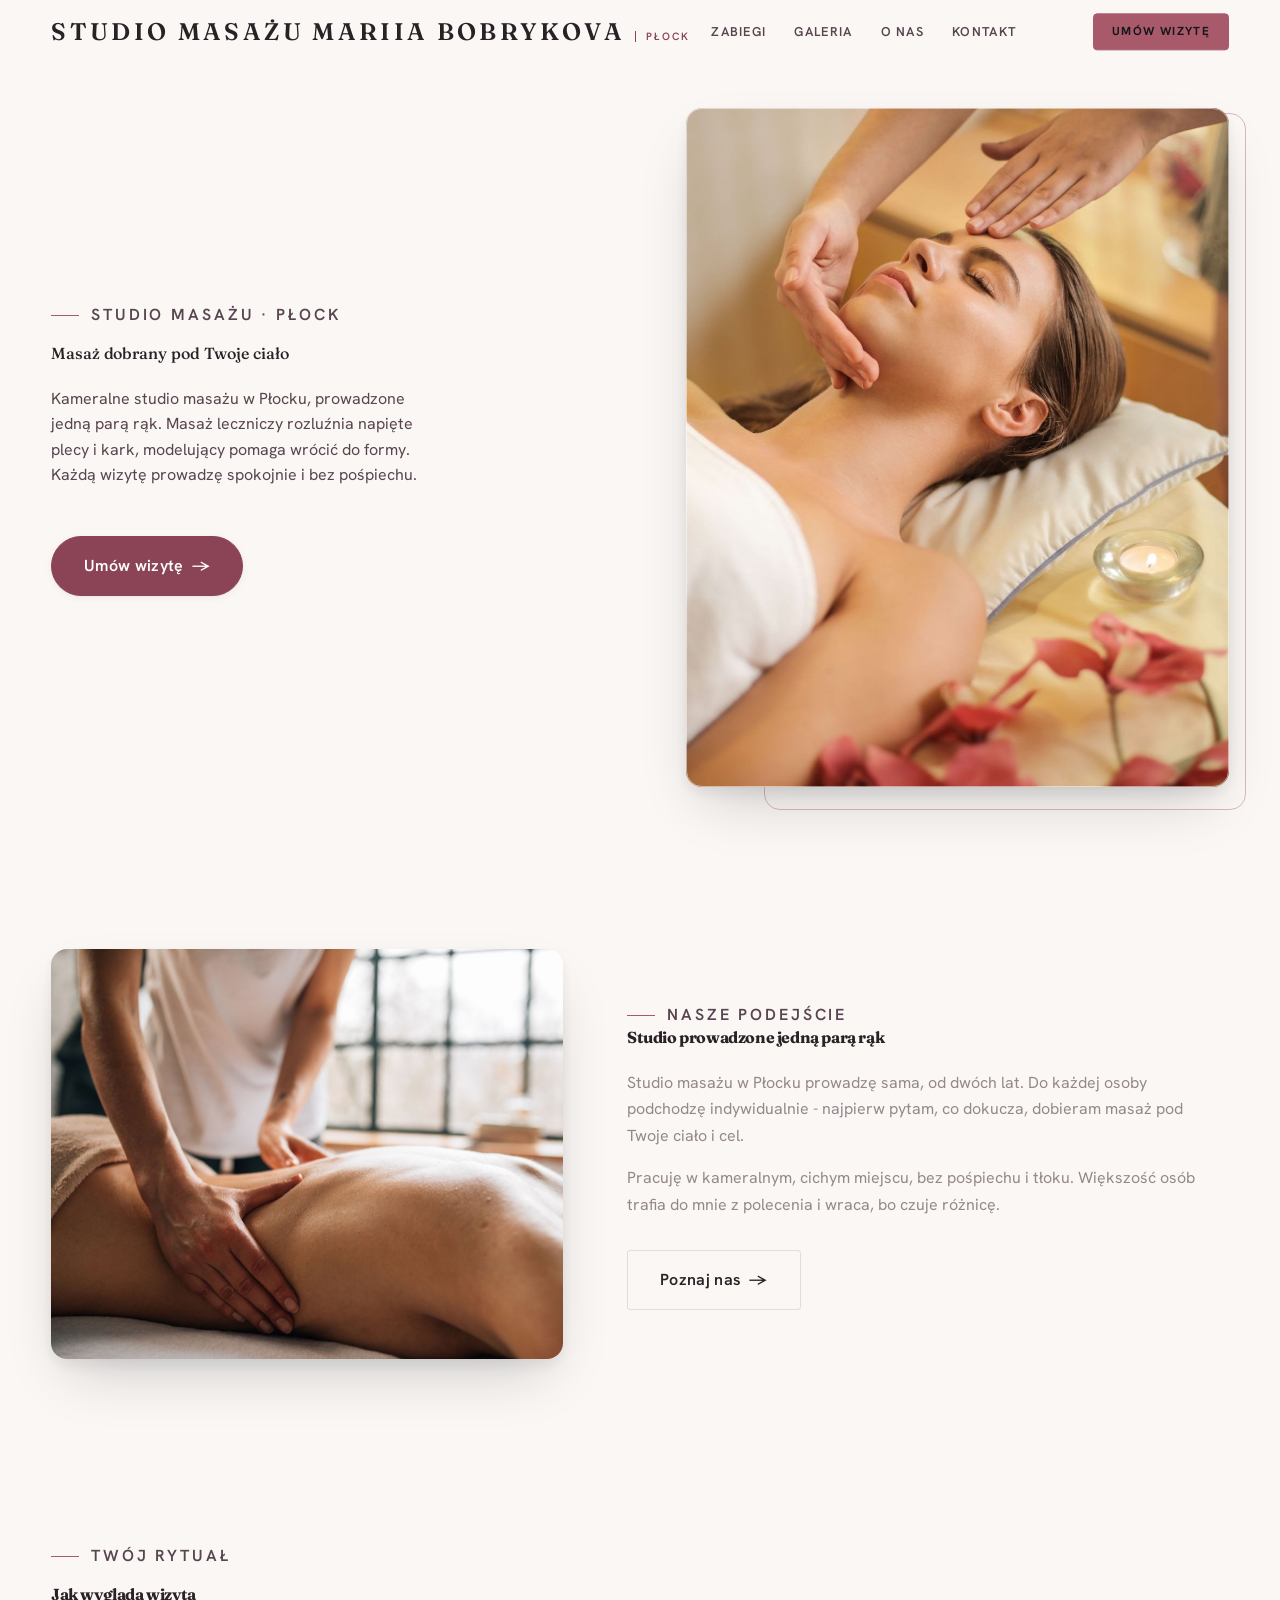
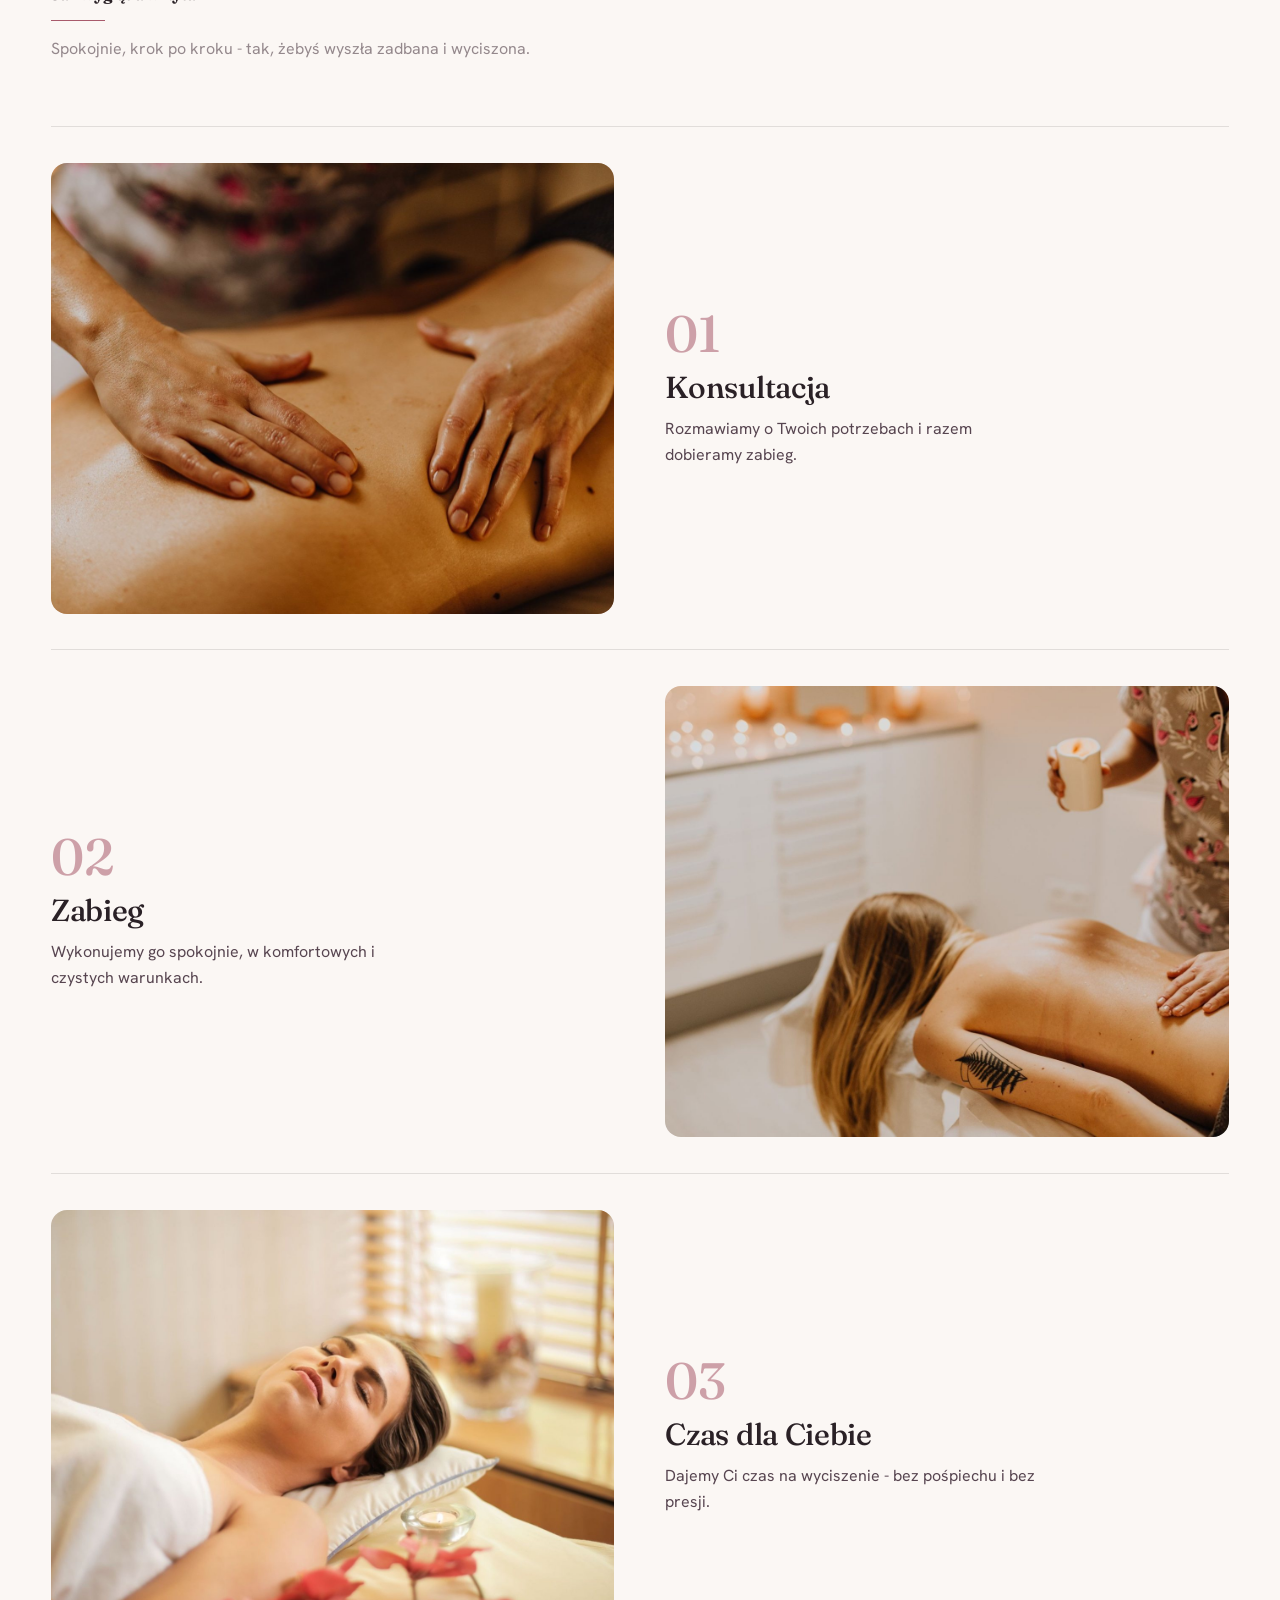
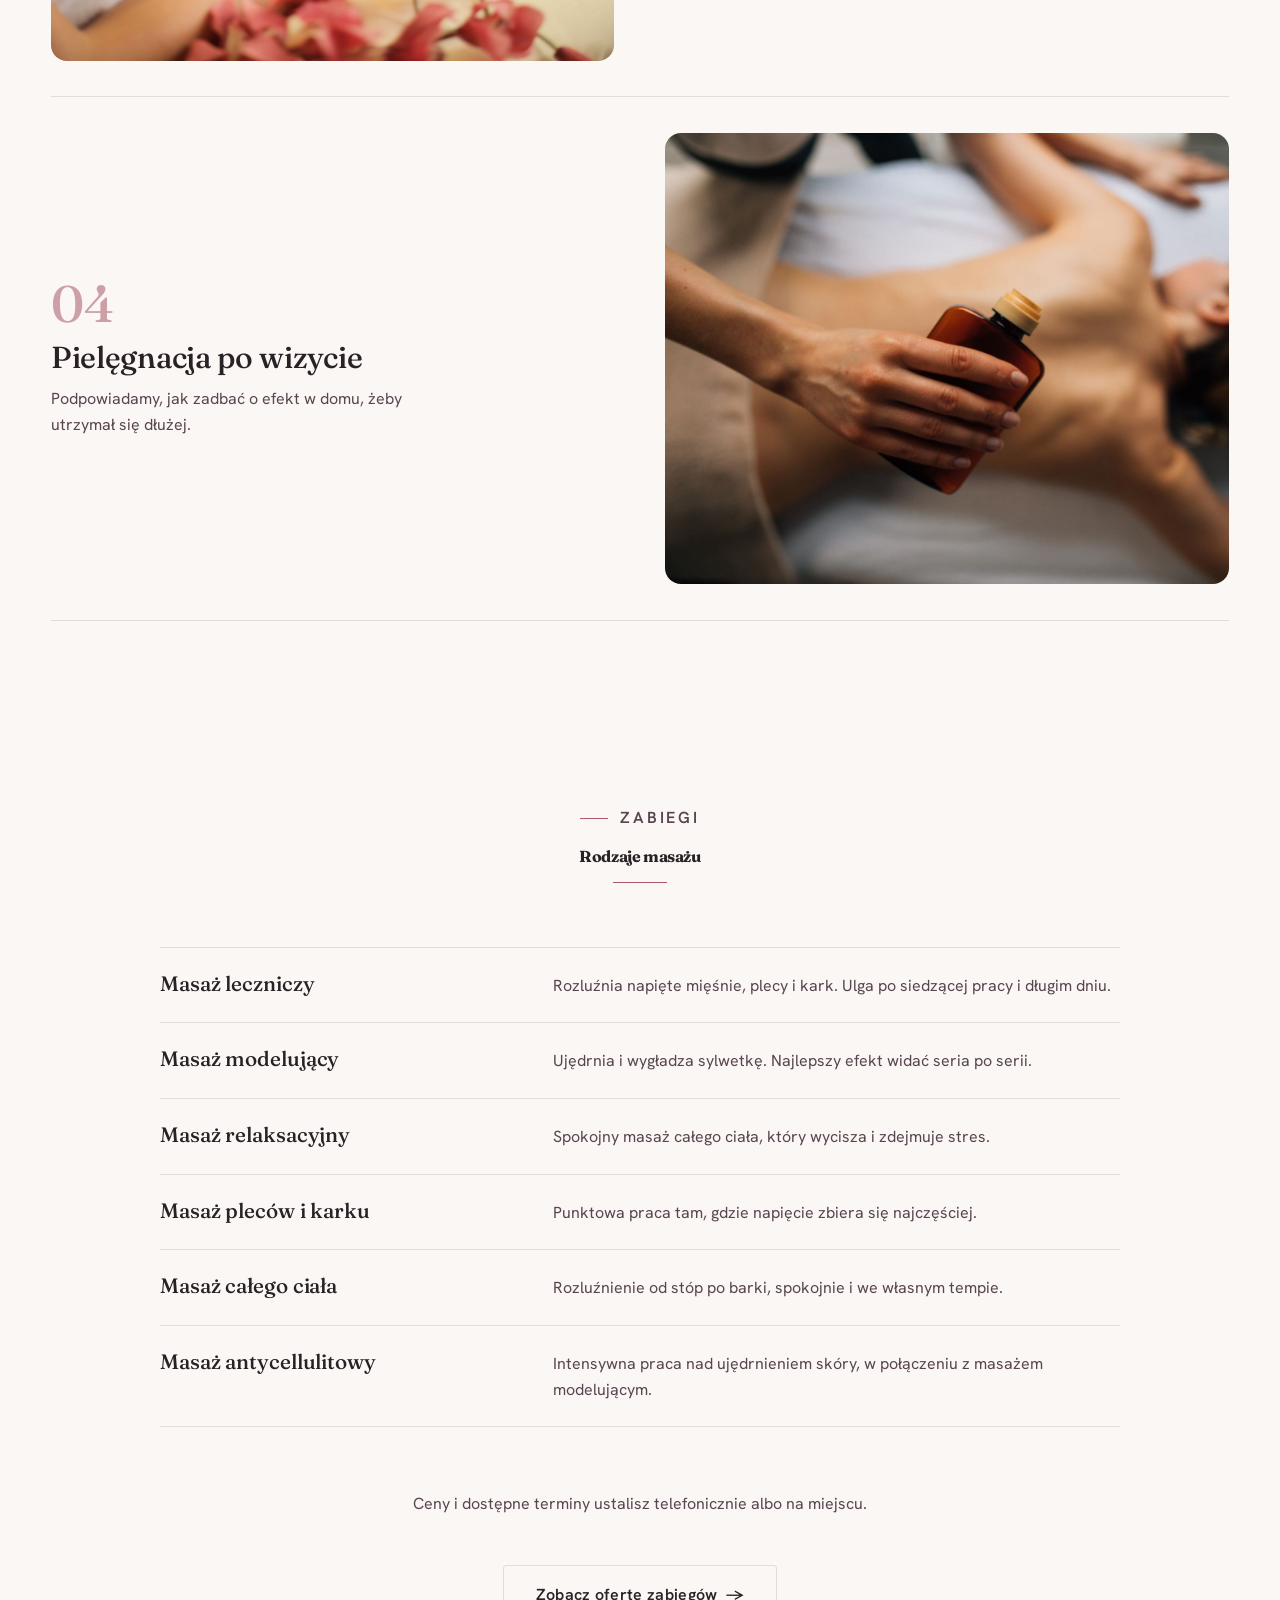
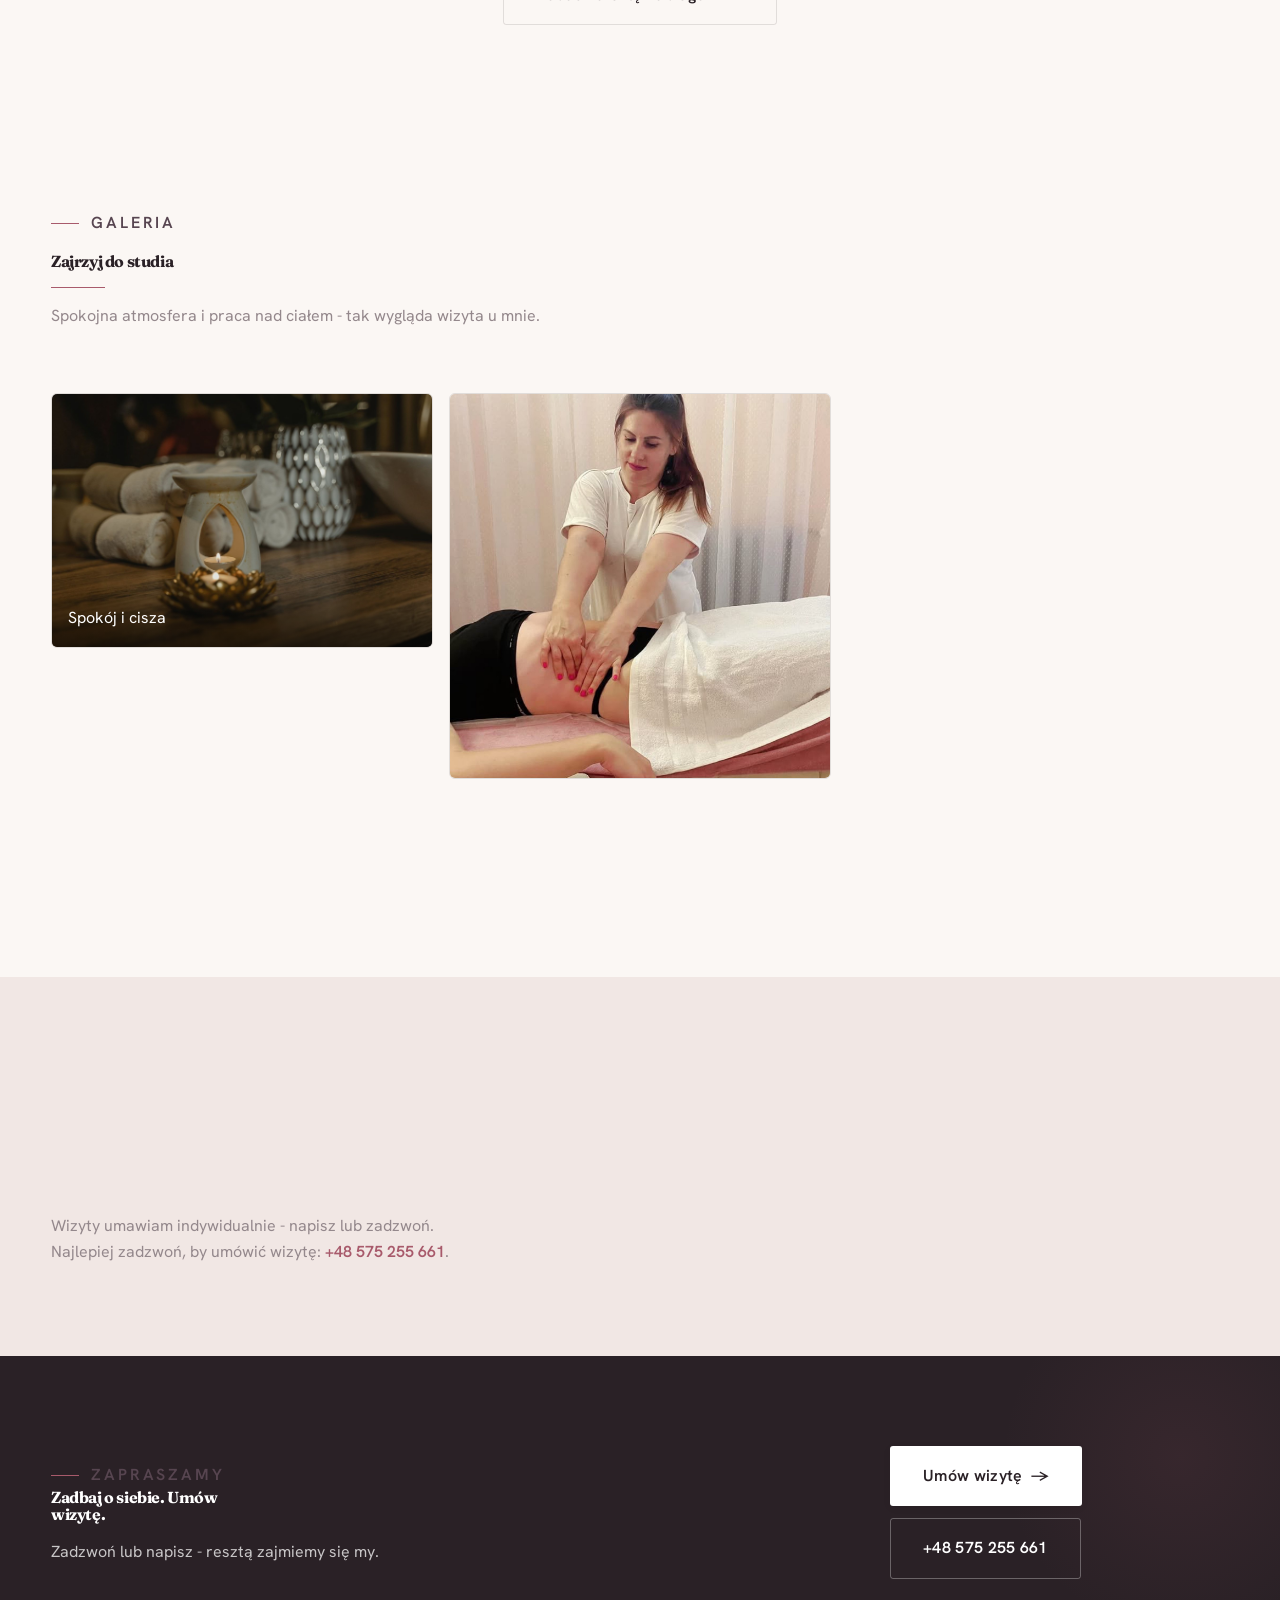
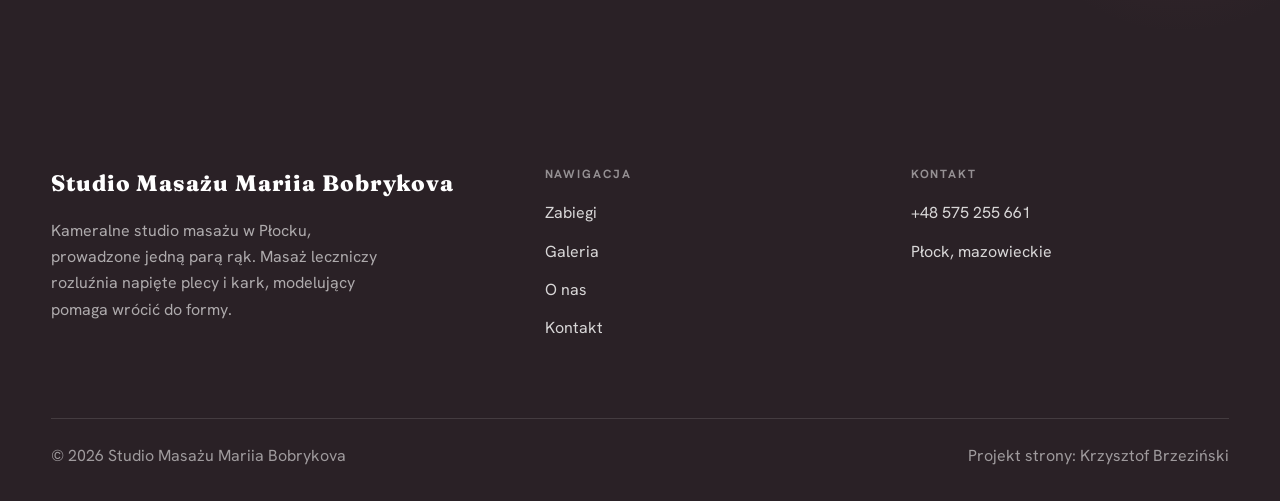
==== index.html @ ba23c0b2 "Strona demo: studio-masazu-mariia-bobrykova" ====
<!DOCTYPE html>
<html lang="pl">
<head>
<meta charset="UTF-8">
<meta name="viewport" content="width=device-width, initial-scale=1.0">
<title>Studio Masażu Mariia Bobrykova - Studio masażu · Płock</title>
<meta name="description" content="Studio Masażu Mariia Bobrykova w Płocku - masaż leczniczy i modelujący. Indywidualne podejście, kameralne studio, kontakt przez telefon i WhatsApp.">
<link rel="preconnect" href="https://fonts.googleapis.com">
<link rel="preconnect" href="https://fonts.gstatic.com" crossorigin>
<link href="https://fonts.googleapis.com/css2?family=Fraunces:wght@500;600;700&family=Hanken+Grotesk:wght@400;500;600&display=swap" rel="stylesheet">
<link rel="stylesheet" href="assets/styles.css">
</head>
<body>

<header class="nav">
  <div class="wrap nav-inner">
    <a class="brand" href="index.html"><span class="name">Studio Masażu Mariia Bobrykova</span><span class="sub">Płock</span></a>
    <nav class="nav-links">
      <a href="oferta.html">Zabiegi</a>
      <a href="realizacje.html">Galeria</a>
      <a href="o-nas.html">O nas</a>
      <a href="kontakt.html">Kontakt</a>
      <a href="kontakt.html" class="btn btn-accent">Umów wizytę</a>
    </nav>
    <button class="nav-toggle" aria-label="Menu"><span></span><span></span><span></span></button>
  </div>
</header>

<section class="hero-spa">
  <div class="wrap">
    <div class="hs-copy reveal">
      <span class="eyebrow">Studio masażu · Płock</span>
      <h1 class="hs-claim">Masaż dobrany pod Twoje ciało</h1>
      <p class="hs-lead">Kameralne studio masażu w Płocku, prowadzone jedną parą rąk. Masaż leczniczy rozluźnia napięte plecy i kark, modelujący pomaga wrócić do formy. Każdą wizytę prowadzę spokojnie i bez pośpiechu.</p>
      <a href="kontakt.html" class="btn btn-accent hs-cta">Umów wizytę <span class="arr">→</span></a>
    </div>
    <figure class="hs-fig reveal"><img src="img/hero.jpg" alt="Studio Masażu Mariia Bobrykova"></figure>
  </div>
</section>
<section>
  <div class="wrap split">
    <div class="split-art reveal"><img src="img/g1.jpg" alt="Studio Masażu Mariia Bobrykova" loading="lazy"></div>
    <div class="split-copy reveal">
      <span class="eyebrow">Nasze podejście</span>
      <h2>Studio prowadzone jedną parą rąk</h2>
      <p class="muted">Studio masażu w Płocku prowadzę sama, od dwóch lat. Do każdej osoby podchodzę indywidualnie - najpierw pytam, co dokucza, dobieram masaż pod Twoje ciało i cel.</p>
      <p class="muted">Pracuję w kameralnym, cichym miejscu, bez pośpiechu i tłoku. Większość osób trafia do mnie z polecenia i wraca, bo czuje różnicę.</p>
      <a href="o-nas.html" class="btn btn-ghost">Poznaj nas <span class="arr">→</span></a>
    </div>
  </div>
</section>
<section class="rytual">
  <div class="wrap">
    <div class="head reveal">
      <span class="eyebrow">Twój rytuał</span>
      <h2>Jak wygląda wizyta</h2>
      <p>Spokojnie, krok po kroku - tak, żebyś wyszła zadbana i wyciszona.</p>
    </div>
    <div class="ryt-list">
      <div class="ryt-row reveal">
        <figure class="ryt-fig"><img src="img/g2.jpg" alt="Konsultacja" loading="lazy"></figure>
        <div class="ryt-copy"><span class="ryt-no">01</span><h3>Konsultacja</h3><p>Rozmawiamy o Twoich potrzebach i razem dobieramy zabieg.</p></div>
      </div>
      <div class="ryt-row reveal">
        <figure class="ryt-fig"><img src="img/g3.jpg" alt="Zabieg" loading="lazy"></figure>
        <div class="ryt-copy"><span class="ryt-no">02</span><h3>Zabieg</h3><p>Wykonujemy go spokojnie, w komfortowych i czystych warunkach.</p></div>
      </div>
      <div class="ryt-row reveal">
        <figure class="ryt-fig"><img src="img/g4.jpg" alt="Czas dla Ciebie" loading="lazy"></figure>
        <div class="ryt-copy"><span class="ryt-no">03</span><h3>Czas dla Ciebie</h3><p>Dajemy Ci czas na wyciszenie - bez pośpiechu i bez presji.</p></div>
      </div>
      <div class="ryt-row reveal">
        <figure class="ryt-fig"><img src="img/g5.jpg" alt="Pielęgnacja po wizycie" loading="lazy"></figure>
        <div class="ryt-copy"><span class="ryt-no">04</span><h3>Pielęgnacja po wizycie</h3><p>Podpowiadamy, jak zadbać o efekt w domu, żeby utrzymał się dłużej.</p></div>
      </div>
    </div>
  </div>
</section>
<section class="menu-sec">
  <div class="wrap">
    <div class="head center reveal">
      <span class="eyebrow">Zabiegi</span>
      <h2>Rodzaje masażu</h2>
    </div>
    <div class="cennik">
      <div class="cennik-row reveal"><div class="cn-name"><h3>Masaż leczniczy</h3></div><div class="cn-desc">Rozluźnia napięte mięśnie, plecy i kark. Ulga po siedzącej pracy i długim dniu.</div></div>
      <div class="cennik-row reveal"><div class="cn-name"><h3>Masaż modelujący</h3></div><div class="cn-desc">Ujędrnia i wygładza sylwetkę. Najlepszy efekt widać seria po serii.</div></div>
      <div class="cennik-row reveal"><div class="cn-name"><h3>Masaż relaksacyjny</h3></div><div class="cn-desc">Spokojny masaż całego ciała, który wycisza i zdejmuje stres.</div></div>
      <div class="cennik-row reveal"><div class="cn-name"><h3>Masaż pleców i karku</h3></div><div class="cn-desc">Punktowa praca tam, gdzie napięcie zbiera się najczęściej.</div></div>
      <div class="cennik-row reveal"><div class="cn-name"><h3>Masaż całego ciała</h3></div><div class="cn-desc">Rozluźnienie od stóp po barki, spokojnie i we własnym tempie.</div></div>
      <div class="cennik-row reveal"><div class="cn-name"><h3>Masaż antycellulitowy</h3></div><div class="cn-desc">Intensywna praca nad ujędrnieniem skóry, w połączeniu z masażem modelującym.</div></div>
    </div>
    <p class="menu-note">Ceny i dostępne terminy ustalisz telefonicznie albo na miejscu.</p>
    <div style="text-align:center;margin-top:var(--space-7)" class="reveal"><a href="oferta.html" class="btn btn-ghost">Zobacz ofertę zabiegów <span class="arr">→</span></a></div>
  </div>
</section>
<section>
  <div class="wrap">
    <div class="head reveal">
      <span class="eyebrow">Galeria</span>
      <h2>Zajrzyj do studia</h2>
      <p>Spokojna atmosfera i praca nad ciałem - tak wygląda wizyta u mnie.</p>
    </div>
    <div class="gallery-masonry">
      <figure class="m-tile reveal"><img src="img/g6.jpg" alt="Spokój i cisza" loading="lazy"><div class="cap">Spokój i cisza</div></figure>
      <figure class="m-tile reveal"><img src="img/about.jpg" alt="Studio Masażu Mariia Bobrykova" loading="lazy"></figure>
    </div>
    <div style="margin-top:var(--space-7)" class="reveal"><a href="realizacje.html" class="btn btn-accent">Pełna galeria <span class="arr">→</span></a></div>
  </div>
</section>
<section class="trust">
  <div class="wrap">
    <div class="head reveal">
      <span class="eyebrow">Wizyta</span>
      <h2>Godziny i rejestracja</h2>
    </div>
    <p class="reveal" style="color:var(--muted);max-width:48ch">Wizyty umawiam indywidualnie - napisz lub zadzwoń. Najlepiej zadzwoń, by umówić wizytę: <a href="tel:+48575255661" style="color:var(--accent);font-weight:600">+48 575 255 661</a>.</p>
  </div>
</section>
<section class="cta">
  <div class="wrap">
    <div class="reveal">
      <span class="eyebrow">Zapraszamy</span>
      <h2>Zadbaj o siebie. Umów wizytę.</h2>
      <p>Zadzwoń lub napisz - resztą zajmiemy się my.</p>
    </div>
    <div class="cta-actions reveal">
      <a href="kontakt.html" class="btn btn-light">Umów wizytę <span class="arr">→</span></a>
      <a href="tel:+48575255661" class="btn btn-ghost" style="color:#fff;border-color:rgba(255,255,255,.3)">+48 575 255 661</a>
    </div>
  </div>
</section>

<footer>
  <div class="wrap">
    <div class="foot-grid">
      <div class="foot-brand">
        <div class="name">Studio Masażu Mariia Bobrykova</div>
        <p>Kameralne studio masażu w Płocku, prowadzone jedną parą rąk. Masaż leczniczy rozluźnia napięte plecy i kark, modelujący pomaga wrócić do formy.</p>
      </div>
      <div class="foot-col">
        <h4>Nawigacja</h4>
        <a href="oferta.html">Zabiegi</a>
        <a href="realizacje.html">Galeria</a>
        <a href="o-nas.html">O nas</a>
        <a href="kontakt.html">Kontakt</a>
      </div>
      <div class="foot-col">
        <h4>Kontakt</h4>
        <a href="tel:+48575255661">+48 575 255 661</a>
        <p>Płock, mazowieckie</p>
      </div>
    </div>
    <div class="foot-bot">
      <span>© 2026 Studio Masażu Mariia Bobrykova</span>
      <span>Projekt strony: Krzysztof Brzeziński</span>
    </div>
  </div>
</footer>
<div class="sticky-reserve"><a class="sr-book" href="kontakt.html">Umów wizytę</a><a class="sr-call" href="tel:+48575255661" aria-label="Zadzwoń"><svg class="ico-tel" width="16" height="16" viewBox="0 0 24 24" fill="none" aria-hidden="true"><path d="M6.6 10.8a15.5 15.5 0 0 0 6.6 6.6l2.2-2.2a1 1 0 0 1 1-.24 11.4 11.4 0 0 0 3.6.58 1 1 0 0 1 1 1V20a1 1 0 0 1-1 1A17 17 0 0 1 3 4a1 1 0 0 1 1-1h3.5a1 1 0 0 1 1 1c0 1.25.2 2.46.58 3.6a1 1 0 0 1-.25 1l-2.23 2.2Z" fill="currentColor"/></svg></a></div>

<script src="assets/main.js"></script>
</body>
</html>
---- assets/styles.css ----
/* ============================================================
   STOLBASZ — premium, architektoniczny B2B fit-out
   Jasna paleta, zero brązu. System wg premium-web-craft.
   Projekt strony: Krzysztof Brzeziński
   ============================================================ */

:root{
  /* PALETA — jasna, architektoniczna, chłodna */
  --paper:#FBF7F4;          /* główne tło */
  --paper-2:#F1E7E4;        /* sekcje alternatywne (chłodny jasny szary) */
  --paper-3:#F1E7E4;        /* delikatne wypełnienia */
  --ink:#2A2126;            /* tekst główny — chłodny grafit */
  --ink-soft:#574550;       /* nagłówki drugorzędne */
  --muted:#94888C;          /* tekst poboczny */
  --line:rgba(42,33,38,.12);/* hairline */
  --accent:#A85A6B;         /* stonowany petrol-slate — jedyny akcent */
  --accent-d:#8A4456;
  --accent-soft:rgba(168,90,107,.10);
  --dark:#2A2126;           /* sekcje ciemne (stopka/CTA) */

  /* ODSTĘPY — skala 4/8 */
  --space-1:4px; --space-2:8px; --space-3:12px; --space-4:16px; --space-5:24px;
  --space-6:32px; --space-7:48px; --space-8:64px; --space-9:96px; --space-10:128px;

  /* TYPOGRAFIA — fluid clamp() */
  --text-sm:clamp(.82rem,.8rem+.1vw,.9rem);
  --text-base:clamp(1rem,.97rem+.15vw,1.1rem);
  --text-lg:clamp(1.12rem,1.05rem+.3vw,1.3rem);
  --text-h3:clamp(1.2rem,1.1rem+.5vw,1.5rem);
  --text-h2:clamp(1.9rem,1.5rem+1.9vw,2.8rem);
  --text-h1:clamp(2.6rem,1.9rem+3.6vw,4.6rem);

  /* PROMIENIE — architektoniczne, raczej ostre */
  --r-sm:3px; --r-md:6px; --r-lg:10px;

  /* RUCH */
  --ease:cubic-bezier(.25,.46,.45,.94); --dur:.24s;

  /* CIENIE — miękkie, warstwowe */
  --sh-sm:0 1px 2px rgba(16,24,32,.04), 0 2px 8px rgba(16,24,32,.05);
  --sh-md:0 2px 6px rgba(16,24,32,.05), 0 12px 28px -8px rgba(16,24,32,.12);
  --sh-lg:0 6px 14px rgba(16,24,32,.07), 0 26px 56px -18px rgba(16,24,32,.22);

  --hairline:1px solid var(--line);

  --font-display:'Fraunces',serif;
  --font-body:'Hanken Grotesk',sans-serif;
}

*{box-sizing:border-box;margin:0;padding:0}
html{scroll-behavior:smooth}
body{
  font-family:var(--font-body);
  font-size:var(--text-base);
  line-height:1.65;
  color:var(--ink);
  background:var(--paper);
  -webkit-font-smoothing:antialiased;
  text-rendering:optimizeLegibility;
}
img{max-width:100%;display:block}
a{color:inherit;text-decoration:none}

.wrap{width:min(92%,1180px);margin-inline:auto}
section{padding-block:clamp(52px,6.5vw,96px)}

h1,h2,h3{font-family:var(--font-display);font-weight:700;line-height:1.08;letter-spacing:-.02em;color:var(--ink)}
h1{font-size:var(--text-h1);letter-spacing:-.035em}
h2{font-size:var(--text-h2);letter-spacing:-.025em}
h3{font-size:var(--text-h3)}
p{max-width:65ch}

.eyebrow{
  font-family:var(--font-body);
  font-size:var(--text-sm);
  font-weight:600;
  letter-spacing:.18em;
  text-transform:uppercase;
  color:var(--accent);
  display:inline-flex;align-items:center;gap:var(--space-3);
}
.eyebrow::before{content:"";width:28px;height:1px;background:var(--accent);display:inline-block}

.muted{color:var(--muted)}
.lead{font-size:var(--text-lg);line-height:1.55;color:var(--ink-soft);max-width:50ch}

/* ---------- BUTTONS ---------- */
.btn{
  display:inline-flex;align-items:center;gap:var(--space-2);
  font-weight:600;font-size:var(--text-sm);letter-spacing:.02em;
  padding:var(--space-4) var(--space-6);
  border-radius:var(--r-sm);
  transition:transform var(--dur) var(--ease),box-shadow var(--dur) var(--ease),background var(--dur) var(--ease);
  cursor:pointer;border:1px solid transparent;
}
.btn-accent{background:var(--accent);color:#fff;box-shadow:var(--sh-sm)}
.btn-accent:hover{background:var(--accent-d);transform:translateY(-2px);box-shadow:var(--sh-md)}
.btn-accent:active{transform:translateY(0);box-shadow:var(--sh-sm)}
.btn-ghost{background:transparent;color:var(--ink);border-color:var(--line)}
.btn-ghost:hover{border-color:var(--accent);color:var(--accent);transform:translateY(-2px)}
.btn-light{background:#fff;color:var(--ink);box-shadow:var(--sh-sm)}
.btn-light:hover{transform:translateY(-2px);box-shadow:var(--sh-md)}
.btn .arr{transition:transform var(--dur) var(--ease)}
.btn:hover .arr{transform:translateX(4px)}

/* ---------- NAV ---------- */
.nav{
  position:sticky;top:0;z-index:50;
  background:color-mix(in srgb,var(--paper) 88%,transparent);
  backdrop-filter:saturate(140%) blur(10px);
  border-bottom:var(--hairline);
}
.nav-inner{display:flex;align-items:center;justify-content:space-between;height:72px}
.brand{display:flex;flex-direction:column;line-height:1}
.brand .name{font-family:var(--font-display);font-weight:800;font-size:1.35rem;letter-spacing:.04em}
.brand .sub{font-size:.62rem;letter-spacing:.34em;text-transform:uppercase;color:var(--muted);margin-top:5px}
.nav-links{display:flex;align-items:center;gap:var(--space-6)}
.nav-links a{font-size:var(--text-sm);font-weight:500;color:var(--ink-soft);position:relative;padding-block:4px;transition:color var(--dur) var(--ease)}
.nav-links a::after{content:"";position:absolute;left:0;bottom:0;width:0;height:1.5px;background:var(--accent);transition:width var(--dur) var(--ease)}
.nav-links a:hover,.nav-links a.active{color:var(--ink)}
.nav-links a:hover::after,.nav-links a.active::after{width:100%}
.nav-links .btn{padding:var(--space-2) var(--space-5)}
/* przyciski w nav: właściwy kolor (przebij .nav-links a) + bez podkreślenia */
.nav-links a.btn-accent{color:#fff}
.nav-links a.btn-ghost,.nav-links a.btn-light{color:var(--ink)}
.nav-links a.btn::after{display:none}
.nav-toggle{display:none;background:none;border:none;cursor:pointer;flex-direction:column;gap:5px;padding:8px}
.nav-toggle span{width:24px;height:2px;background:var(--ink);transition:var(--dur)}

/* ---------- HERO (split) ---------- */
.hero{position:relative;overflow:hidden;border-bottom:var(--hairline)}
.hero-grid{display:grid;grid-template-columns:1.05fr .95fr;gap:clamp(24px,4vw,60px);align-items:center;
  padding-block:clamp(36px,4.5vw,64px)}
.hero-copy .eyebrow{margin-bottom:var(--space-5)}
.hero-copy h1{margin-bottom:var(--space-5)}
.hero-copy .lead{margin-bottom:var(--space-7)}
.hero-actions{display:flex;flex-wrap:wrap;gap:var(--space-4)}
.hero-art{position:relative;aspect-ratio:4/3;border-radius:var(--r-lg);overflow:hidden;box-shadow:var(--sh-lg)}
.hero-art img{width:100%;height:100%;object-fit:cover}
.hero-art::after{content:"";position:absolute;inset:0;background:linear-gradient(180deg,transparent 55%,rgba(18,24,28,.28))}
.hero-badge{position:absolute;left:var(--space-5);bottom:var(--space-5);z-index:2;
  background:rgba(252,252,251,.94);backdrop-filter:blur(4px);
  border-radius:var(--r-md);padding:var(--space-4) var(--space-5);box-shadow:var(--sh-md);max-width:78%}
.hero-badge strong{display:block;font-family:var(--font-display);font-size:1rem;letter-spacing:-.01em}
.hero-badge span{font-size:var(--text-sm);color:var(--muted)}

/* ---------- HERO duży / kinowy (strona główna) ---------- */
.hero-cine{position:relative;min-height:clamp(560px,82vh,840px);min-height:clamp(560px,82svh,840px);display:flex;align-items:center;overflow:hidden;border-bottom:var(--hairline)}
.hero-cine>img{position:absolute;inset:0;width:100%;height:100%;object-fit:cover;z-index:0}
.hero-cine::after{content:"";position:absolute;inset:0;z-index:1;
  background:linear-gradient(95deg,rgba(13,18,23,.86) 0%,rgba(13,18,23,.64) 32%,rgba(13,18,23,.24) 62%,rgba(13,18,23,.04) 100%)}
.hero-cine .wrap{position:relative;z-index:2;padding-block:var(--space-8)}
.hero-cine .hero-copy{max-width:660px}
.hero-cine .eyebrow{color:#fff;margin-bottom:var(--space-5)}
.hero-cine .eyebrow::before{background:#fff}
.hero-cine h1{color:#fff;margin-bottom:var(--space-5);font-size:clamp(2.9rem,2rem+4.4vw,5.2rem)}
.hero-cine .lead{color:rgba(255,255,255,.92);max-width:48ch;margin-bottom:var(--space-7)}
.hero-cine .hero-actions{display:flex;flex-wrap:wrap;gap:var(--space-4)}
@media(max-width:680px){
  .hero-cine{min-height:clamp(520px,76vh,640px);min-height:clamp(520px,76svh,640px);align-items:flex-end}
  .hero-cine::after{background:linear-gradient(0deg,rgba(13,18,23,.9) 6%,rgba(13,18,23,.45) 55%,rgba(13,18,23,.25) 100%)}
  .hero-cine .wrap{padding-bottom:var(--space-9)}
}

/* full-bleed hero variant (podstrony) */
.pagehead{position:relative;min-height:46vh;min-height:46svh;display:flex;align-items:flex-end;overflow:hidden;border-bottom:var(--hairline)}
.pagehead img{position:absolute;inset:0;width:100%;height:100%;object-fit:cover}
.pagehead::after{content:"";position:absolute;inset:0;background:linear-gradient(180deg,rgba(18,24,28,.25),rgba(18,24,28,.62))}
.pagehead .wrap{position:relative;z-index:2;padding-block:var(--space-9);color:#fff}
.pagehead h1{color:#fff;max-width:18ch}
.pagehead .eyebrow{color:#fff}
.pagehead .eyebrow::before{background:#fff}
.pagehead p{color:rgba(255,255,255,.86);margin-top:var(--space-4);max-width:54ch}

/* ---------- STRIP (pasek skrótów / liczby) ---------- */
.strip{background:var(--dark);color:#fff}
.strip .wrap{display:grid;grid-template-columns:repeat(4,1fr);gap:var(--space-6);padding-block:var(--space-8)}
.strip .item .k{font-family:var(--font-display);font-size:clamp(1.6rem,1.2rem+1.4vw,2.4rem);font-weight:800;letter-spacing:-.02em;color:#fff}
.strip .item .v{font-size:var(--text-sm);color:rgba(255,255,255,.66);margin-top:var(--space-2);line-height:1.45}
.strip .item{border-left:2px solid var(--accent);padding-left:var(--space-5)}

/* ---------- SECTION HEAD ---------- */
.head{max-width:48rem;margin-bottom:var(--space-8)}
.head.center{margin-inline:auto;text-align:center}
.head .eyebrow{margin-bottom:var(--space-4)}
.head h2{margin-bottom:var(--space-4)}
.head p{color:var(--muted);font-size:var(--text-lg);line-height:1.55}
.head.center p{margin-inline:auto}

/* ---------- INTRO SPLIT ---------- */
.split{display:grid;grid-template-columns:.92fr 1.08fr;gap:clamp(28px,5vw,80px);align-items:center}
.split.rev{grid-template-columns:1.08fr .92fr}
.split.rev .split-art{order:-1}
.split-art{position:relative;aspect-ratio:5/4;border-radius:var(--r-lg);overflow:hidden;box-shadow:var(--sh-lg)}
.split-art img{width:100%;height:100%;object-fit:cover}
.split-copy h2{margin-bottom:var(--space-5)}
.split-copy p+p{margin-top:var(--space-4)}
.split-copy .btn{margin-top:var(--space-6)}

/* ---------- SERVICES (zakres) ---------- */
.svc-grid{display:grid;grid-template-columns:repeat(auto-fit,minmax(280px,1fr));gap:var(--space-5)}
.svc{background:#fff;border:var(--hairline);border-radius:var(--r-md);padding:var(--space-7) var(--space-6);
  transition:transform var(--dur) var(--ease),box-shadow var(--dur) var(--ease),border-color var(--dur) var(--ease);
  position:relative;overflow:hidden}
.svc::before{content:"";position:absolute;left:0;top:0;width:3px;height:0;background:var(--accent);transition:height var(--dur) var(--ease)}
.svc:hover{transform:translateY(-4px);box-shadow:var(--sh-md);border-color:transparent}
.svc:hover::before{height:100%}
.svc .ic{font-family:var(--font-display);font-size:.8rem;font-weight:700;letter-spacing:.12em;color:var(--accent);margin-bottom:var(--space-4)}
.svc h3{margin-bottom:var(--space-3);font-size:1.22rem}
.svc p{color:var(--muted);font-size:var(--text-base);line-height:1.6}

/* big detailed service rows */
.svc-row{display:grid;grid-template-columns:.8fr 1.2fr;gap:clamp(20px,4vw,60px);align-items:center;padding-block:var(--space-8)}
.svc-row+.svc-row{border-top:var(--hairline)}
.svc-row.rev{grid-template-columns:1.2fr .8fr}
.svc-row.rev .svc-row-art{order:-1}
.svc-row-art{aspect-ratio:4/3;border-radius:var(--r-md);overflow:hidden;box-shadow:var(--sh-md)}
.svc-row-art img{width:100%;height:100%;object-fit:cover}
.svc-row h3{font-size:1.5rem;margin-bottom:var(--space-4)}
.svc-row .num{font-family:var(--font-display);font-size:.85rem;font-weight:700;letter-spacing:.14em;color:var(--accent);display:block;margin-bottom:var(--space-3)}
.svc-row ul{list-style:none;margin-top:var(--space-4);display:flex;flex-direction:column;gap:var(--space-2)}
.svc-row li{position:relative;padding-left:var(--space-5);color:var(--muted);font-size:var(--text-base)}
.svc-row li::before{content:"";position:absolute;left:0;top:.62em;width:8px;height:1px;background:var(--accent)}

/* ---------- GALLERY (realizacje) ---------- */
.gallery{display:grid;grid-template-columns:repeat(12,1fr);gap:var(--space-4);grid-auto-rows:200px}
/* GALERIA MASONRY — pionowe zdjęcia (portrety beauty/wellness) bez przycinania: kolumny, height auto */
.gallery-masonry{column-count:3;column-gap:var(--space-4)}
@media(max-width:900px){.gallery-masonry{column-count:2}}
@media(max-width:560px){.gallery-masonry{column-count:1}}
.gallery-masonry .m-tile{break-inside:avoid;margin:0 0 var(--space-4);padding:0;position:relative;overflow:hidden;border-radius:var(--r-md);border:1px solid var(--line)}
.gallery-masonry .m-tile img{width:100%;height:auto;display:block}
.gallery-masonry .m-tile .cap{position:absolute;left:0;right:0;bottom:0;padding:var(--space-4);color:#fff;background:linear-gradient(0deg,rgba(0,0,0,.55),transparent);font-size:var(--text-sm)}
.gallery-masonry .m-tile .cap small{display:block;font-weight:400;opacity:.78;letter-spacing:.04em;text-transform:uppercase;font-size:.66rem;margin-top:3px}
.tile{position:relative;overflow:hidden;border-radius:var(--r-md);box-shadow:var(--sh-sm);
  transition:transform var(--dur) var(--ease),box-shadow var(--dur) var(--ease)}
.tile img{width:100%;height:100%;object-fit:cover;transition:transform .6s var(--ease)}
.tile:hover{box-shadow:var(--sh-md)}
.tile:hover img{transform:scale(1.05)}
.tile .cap{position:absolute;left:0;right:0;bottom:0;padding:var(--space-5) var(--space-4) var(--space-4);
  background:linear-gradient(transparent,rgba(18,24,28,.78));color:#fff;
  font-size:var(--text-sm);font-weight:600;letter-spacing:.01em;
  opacity:0;transform:translateY(8px);transition:var(--dur) var(--ease)}
.tile:hover .cap{opacity:1;transform:translateY(0)}
.tile .cap small{display:block;font-weight:400;opacity:.78;letter-spacing:.04em;text-transform:uppercase;font-size:.66rem;margin-top:3px}
/* bento spans */
.t-wide{grid-column:span 6}
.t-tall{grid-column:span 6;grid-row:span 2}
.t-std{grid-column:span 6}
.t-third{grid-column:span 4}
.t-two3{grid-column:span 8}

/* ---------- TRUST / WIARYGODNOŚĆ ---------- */
.trust{background:var(--paper-2)}
.trust-grid{display:grid;grid-template-columns:repeat(auto-fit,minmax(240px,1fr));gap:var(--space-5);margin-top:var(--space-7)}
.trust-card{background:#fff;border-radius:var(--r-md);padding:var(--space-7) var(--space-6);box-shadow:var(--sh-sm);border-top:3px solid var(--accent)}
.trust-card .big{font-family:var(--font-display);font-size:clamp(1.8rem,1.3rem+1.6vw,2.6rem);font-weight:800;letter-spacing:-.02em;color:var(--ink);line-height:1}
.trust-card h3{font-size:1.12rem;margin:var(--space-3) 0 var(--space-2)}
.trust-card p{color:var(--muted);font-size:var(--text-base);line-height:1.55}

/* ---------- CTA band ---------- */
.cta{background:var(--dark);color:#fff;position:relative;overflow:hidden}
.cta .wrap{display:grid;grid-template-columns:1.4fr .6fr;gap:var(--space-7);align-items:center;position:relative;z-index:2}
.cta h2{color:#fff;max-width:20ch}
.cta p{color:rgba(255,255,255,.74);margin-top:var(--space-4)}
.cta-actions{display:flex;flex-direction:column;gap:var(--space-3);align-items:flex-start}
.cta::before{content:"";position:absolute;right:-80px;top:-80px;width:360px;height:360px;border-radius:50%;
  background:radial-gradient(circle,var(--accent-soft),transparent 70%)}

/* ---------- CONTACT ---------- */
.contact-grid{display:grid;grid-template-columns:.85fr 1.15fr;gap:clamp(28px,4vw,56px);align-items:start}
.info-list{display:flex;flex-direction:column;gap:var(--space-2)}
.info-row{display:flex;gap:var(--space-4);align-items:flex-start;padding-block:var(--space-4);border-bottom:var(--hairline)}
.info-row .ic{flex:none;width:42px;height:42px;display:grid;place-items:center;border-radius:50%;
  background:var(--accent-soft);color:var(--accent);font-size:1.05rem}
.info-row .lbl{font-size:.72rem;letter-spacing:.14em;text-transform:uppercase;color:var(--muted)}
.info-row .val{font-weight:600;font-size:var(--text-base);margin-top:2px}
.info-row a.val:hover{color:var(--accent)}
.map{border:none;border-radius:var(--r-lg);box-shadow:var(--sh-md);width:100%;height:100%;min-height:380px;filter:grayscale(.2) contrast(1.02)}
.form{background:#fff;border:var(--hairline);border-radius:var(--r-lg);padding:clamp(24px,3vw,40px);box-shadow:var(--sh-sm)}
.form .fld{margin-bottom:var(--space-5)}
.form label{display:block;font-size:var(--text-sm);font-weight:600;margin-bottom:var(--space-2)}
.form input,.form textarea{width:100%;font-family:inherit;font-size:var(--text-base);color:var(--ink);
  padding:var(--space-4);border:var(--hairline);border-radius:var(--r-sm);background:var(--paper);transition:border-color var(--dur)}
.form input:focus,.form textarea:focus{outline:none;border-color:var(--accent);background:#fff}
.form textarea{resize:vertical;min-height:120px}
.form .note{font-size:var(--text-sm);color:var(--muted);margin-top:var(--space-3)}

/* ---------- FOOTER ---------- */
footer{background:var(--dark);color:#fff;padding-block:var(--space-9) var(--space-6)}
.foot-grid{display:grid;grid-template-columns:1.4fr 1fr 1fr;gap:var(--space-7);margin-bottom:var(--space-8)}
.foot-brand .name{font-family:var(--font-display);font-weight:800;font-size:1.4rem;letter-spacing:.04em}
.foot-brand p{color:rgba(255,255,255,.62);margin-top:var(--space-4);font-size:var(--text-base);max-width:38ch}
.foot-col h4{font-size:.74rem;letter-spacing:.16em;text-transform:uppercase;color:rgba(255,255,255,.5);margin-bottom:var(--space-4)}
.foot-col a,.foot-col p{display:block;color:rgba(255,255,255,.82);font-size:var(--text-base);margin-bottom:var(--space-3)}
.foot-col a:hover{color:#fff}
.foot-bot{border-top:1px solid rgba(255,255,255,.12);padding-top:var(--space-5);display:flex;justify-content:space-between;flex-wrap:wrap;gap:var(--space-3);
  font-size:var(--text-sm);color:rgba(255,255,255,.55)}
.foot-bot a:hover{color:#fff}

/* ---------- REVEAL ---------- */
.reveal{opacity:0;transform:translateY(22px);transition:opacity .6s var(--ease),transform .6s var(--ease)}
.reveal.in{opacity:1;transform:none}

/* ---------- RESPONSIVE ---------- */
@media(max-width:920px){
  .hero-grid,.split,.split.rev,.svc-row,.svc-row.rev,.cta .wrap,.contact-grid,.foot-grid{grid-template-columns:1fr}
  .split.rev .split-art,.svc-row.rev .svc-row-art{order:0}
  .hero-art{aspect-ratio:16/10;max-height:420px}
  .strip .wrap{grid-template-columns:repeat(2,1fr);gap:var(--space-7)}
  .gallery{grid-auto-rows:180px}
  .t-wide,.t-tall,.t-std,.t-third,.t-two3{grid-column:span 6}
  .t-tall{grid-row:span 1}
  .cta-actions{flex-direction:row;flex-wrap:wrap}
  .foot-grid{gap:var(--space-6)}
}
@media(max-width:680px){
  .nav-links{position:fixed;inset:72px 0 auto 0;background:var(--paper);flex-direction:column;align-items:stretch;
    gap:0;padding:var(--space-4) 6%;border-bottom:var(--hairline);box-shadow:var(--sh-md);
    transform:translateY(-120%);transition:transform var(--dur) var(--ease)}
  .nav-links.open{transform:translateY(0)}
  .nav-links a{padding-block:var(--space-4);border-bottom:var(--hairline)}
  .nav-links .btn{margin-top:var(--space-3);justify-content:center}
  .nav-toggle{display:flex}
  .strip .wrap{grid-template-columns:1fr}
  .gallery{grid-template-columns:repeat(6,1fr)}
  .foot-grid{grid-template-columns:1fr}
}
@media(prefers-reduced-motion:reduce){
  *{animation-duration:.01ms!important;transition:none!important}
  .reveal{opacity:1!important;transform:none!important}
  html{scroll-behavior:auto}
}

/* ============================================================
   PREMIUM LAYER — destylat deep-researchu branż (anty-AI, spokój).
   Zmienne STOLBASZ (--accent/--ink/--paper/--line/--dark). Ruch ledwo
   zauważalny, krzywa cubic-bezier(.16,.84,.44,1); prefers-reduced-motion
   pokryte blanketem wyżej. Karty hairline zamiast cieni = #1 sygnał „nie-AI".
   ============================================================ */

/* więcej oddechu między sekcjami (liderzy: 110-130px) */
section{padding-block:clamp(64px,8vw,128px)}

/* 1) Aksamitny reveal — dłuższa, miękka krzywa zamiast „skoku" */
.reveal{transition:opacity .9s cubic-bezier(.16,.84,.44,1),transform .9s cubic-bezier(.16,.84,.44,1);will-change:opacity,transform}
/* stagger TYLKO w galerii (tam pozycja = porządek dzieci) */
.gallery .reveal:nth-child(2){transition-delay:.07s}
.gallery .reveal:nth-child(3){transition-delay:.14s}
.gallery .reveal:nth-child(4){transition-delay:.21s}
.gallery .reveal:nth-child(5){transition-delay:.28s}
.gallery .reveal:nth-child(6){transition-delay:.35s}

/* 2) Hero STATYCZNY na .hero-cine — Ken Burns CAŁKIEM WYŁĄCZONY 26.06 (3. zgłoszenie Szymona).
   GENEZA: animowanie scale na <img> hero z teksturami (cegły/framugi) re-samplinguje obraz
   klatka po klatce → na części ekranów drobne drganie/shimmer = „heroshot się trzęsie".
   translateY usunięto wcześniej, scale-only + will-change/GPU NIE wystarczyły do GWARANCJI gładkości.
   Krzysztof zażądał pewności („make sure, że błąd się nie pojawi") > efekt. Zero animacji = 0% drgania.
   Delikatny zoom zostaje TYLKO w pełnoekranowych hero gastro/studio (hg-bg/hs-bg — tło, inny
   mechanizm, chwalone, nigdy nie zgłaszane). NIE wracać do KB na .hero-cine bez realnego testu
   na sprzęcie klienta — to ryzyko regresji „trzęsienia”. */
/* BEZPIECZNY "wow" na hero = jednorazowy FADE-IN (opacity), nie zoom.
   opacity nie dotyka bitmapy → gładkie na KAŻDYM zdjęciu/ekranie/GPU, zero ryzyka migotania.
   Geometryczny ruch (scale/translate) na .hero-cine jest ZAKAZANY (bramka pilnuje). */
@keyframes heroFade{from{opacity:0}to{opacity:1}}
.hero-cine>img{transform:none;animation:heroFade 1.1s ease-out both}

/* 3) Akcentowy hairline pod nagłówkiem sekcji, który „rysuje się" przy wejściu */
.head h2{position:relative;padding-bottom:18px}
.head h2::after{content:"";position:absolute;left:0;bottom:0;height:1px;width:0;background:var(--accent);transition:width 1s cubic-bezier(.16,.84,.44,1) .15s}
.head.center h2::after{left:50%;transform:translateX(-50%)}
.head.reveal.in h2::after,.head.center.reveal.in h2::after{width:54px}

/* 4) Karty HAIRLINE zamiast cieni/zaokrągleń (najmocniejszy anty-AI detal) */
.svc{background:transparent;border:1px solid var(--line);border-radius:var(--r-sm);box-shadow:none}
.svc:hover{box-shadow:none;border-color:var(--accent);transform:translateY(-3px)}
.trust-card{background:transparent;box-shadow:none;border:1px solid var(--line);border-top:2px solid var(--accent);border-radius:var(--r-sm)}
.tile{box-shadow:none;border-radius:var(--r-sm)}
.tile:hover{box-shadow:none}

/* 5) Sticky-nav kondensuje się po przewinięciu (sygnał dopracowania) */
.nav{transition:box-shadow .4s ease,background .4s ease}
.nav.is-stuck{box-shadow:0 1px 0 var(--line),0 14px 30px -24px rgba(0,0,0,.45)}
.nav-inner{transition:height .35s var(--ease)}
.nav.is-stuck .nav-inner{height:60px}

/* 6) MANIFESTO — pełnoekranowy cytat-bohater (zastępuje generyczne „Dlaczego my") */
.manifesto{background:var(--paper-2);text-align:center}
.manifesto .wrap{max-width:60rem}
.manifesto p{font-family:var(--font-display);font-style:italic;font-size:clamp(1.6rem,1rem+2.4vw,2.8rem);line-height:1.32;color:var(--ink-soft);margin-inline:auto;max-width:26ch;position:relative;padding-top:var(--space-8)}
.manifesto p::before{content:"";position:absolute;top:0;left:50%;transform:translateX(-50%);width:54px;height:1px;background:var(--accent)}
.manifesto p span{color:var(--accent);font-style:italic}

/* 7) GATEWAYS — 3 duże bramy-zdjęcia (zamiast paska menu usług) */
.gateways{display:grid;grid-template-columns:repeat(3,1fr);gap:var(--space-4)}
.gateway{position:relative;aspect-ratio:3/4;overflow:hidden;border-radius:var(--r-sm);display:block}
.gateway img{width:100%;height:100%;object-fit:cover;transition:transform .8s var(--ease),filter .5s var(--ease)}
.gateway::after{content:"";position:absolute;inset:0;background:linear-gradient(180deg,transparent 38%,rgba(18,24,28,.74))}
.gateway:hover img{transform:scale(1.05);filter:brightness(1.05)}
.gateway .g-ttl{position:absolute;left:0;right:0;bottom:0;z-index:2;padding:var(--space-6) var(--space-5);color:#fff;font-family:var(--font-display);font-size:1.45rem;letter-spacing:-.01em;line-height:1.15}
.gateway .g-ttl small{display:block;font-family:var(--font-body);font-size:var(--text-sm);font-weight:400;opacity:.82;letter-spacing:.03em;margin-top:5px}
@media(max-width:760px){.gateways{grid-template-columns:1fr}.gateway{aspect-ratio:16/10}}

/* 8) LOGO klienta w nagłówku (gdy podane --logo) */
/* 52px domyślnie (feedback Bartka 06.07.2026: 40px ginęło, uwaga padła 3x; ~56px sprawdzone na żywym demie anna-borowiec-makeup) */
.brand-logo{height:52px;width:auto;max-width:240px;object-fit:contain;display:block}
.nav.is-stuck .brand-logo{height:44px}
@media(max-width:680px){.brand-logo{height:40px}}

/* === rodzina: wellness === */
/* ============================================================
   RODZINA: WELLNESS (beauty / spa / head spa / masaż / kosmetologia)
   Doklejane NA WIERZCH base.css. Skin beauty (Fraunces + śliwka) lub spa (Marcellus + złoto).
   Filozofia: ATMOSFERA + ZADBANIE O SIEBIE + "Umów wizytę". Miękko, zmysłowo, spokojnie.
   Tokeny TYLKO istniejące. Ceny/zabiegi/specjaliści/before-after tylko realne.
   ============================================================ */

/* --- Miększe, eleganckie karty --- */
.svc,.trust-card,.tile,.gateway,.split-art,.svc-row-art{border-radius:var(--r-lg)}

/* --- CENNIK / ZABIEGI (kategorie; ceny tylko gdy realne) - reuzyte z gastro --- */
.menu-sec{background:var(--paper-2)}
.menu-cats{display:grid;grid-template-columns:repeat(2,1fr);gap:var(--space-7) var(--space-8);max-width:62rem;margin:0 auto}
.menu-cat{border-top:1px solid var(--accent);padding-top:var(--space-4)}
.menu-cat h3{font-family:var(--font-display);font-size:1.35rem;letter-spacing:.01em;margin-bottom:var(--space-3)}
.menu-cat p{color:var(--muted);font-size:var(--text-base);line-height:1.65}
.menu-note{text-align:center;color:var(--muted);font-size:var(--text-sm);margin-top:var(--space-8);max-width:52ch;margin-inline:auto}
@media(max-width:760px){.menu-cats{grid-template-columns:1fr;gap:var(--space-6)}}

/* --- ZESPÓŁ / SPECJALISTKI (renderowane TYLKO z realnych danych) - reuzyte z kliniki --- */
.zespol-grid{display:grid;grid-template-columns:repeat(auto-fit,minmax(15rem,1fr));gap:var(--space-6)}
.doc{margin:0;background:var(--paper);border:1px solid var(--line);border-radius:var(--r-lg);overflow:hidden;
  transition:transform .3s var(--ease),box-shadow .3s var(--ease)}
.doc:hover{transform:translateY(-5px);box-shadow:var(--sh-md)}
.doc-photo{aspect-ratio:4/5;overflow:hidden;background:var(--paper-2)}
.doc-photo img{width:100%;height:100%;object-fit:cover;transition:transform .6s var(--ease)}
.doc:hover .doc-photo img{transform:scale(1.04)}
.doc figcaption{padding:var(--space-5)}
.doc-role{display:inline-block;font-size:.72rem;font-weight:700;letter-spacing:.14em;text-transform:uppercase;
  color:var(--accent);margin-bottom:var(--space-2)}
.doc-name{font-family:var(--font-display);font-size:1.15rem;margin-bottom:var(--space-2);line-height:1.2}
.doc-bio{color:var(--muted);font-size:var(--text-sm);line-height:1.55}

/* --- STICKY "Umów wizytę" (mobile) --- */
.sticky-reserve{display:none}
@media(max-width:820px){
  .sticky-reserve{display:flex;position:fixed;left:0;right:0;bottom:0;z-index:90;
    background:var(--line);box-shadow:0 -6px 20px -10px rgba(0,0,0,.4)}
  .sticky-reserve a{padding:15px 8px;text-align:center;font-weight:700;font-size:.95rem;letter-spacing:.01em}
  .sr-book{flex:1;background:var(--accent);color:#fff}
  .sr-call{width:60px;background:var(--paper);color:var(--ink);font-size:1.15rem;border-left:1px solid var(--line)}
  body{padding-bottom:56px}
}

/* ============================================================
   FAZA 3 - OSOBNY UKŁAD WELLNESS (research wf_840d7930 + krytyka z policzonym WCAG). Doklejane na wierzch.
   Tożsamość: SPOKÓJ / ODDECH / ZMYSŁOWOŚĆ - jasno, miękko, editorialowo. Przeciwieństwo techniki DOM i dramatu AUTO.
   ============================================================ */

/* --- P0 KONTRAST (krytyka policzyła WCAG na skórkach): naprawy, bo predeploy NIE testuje kontrastu --- */
/* CTA na akcencie: spa złoto #B0894B + biel = 3.22 FAIL -> tło accent-d (ciemniejsze) = PASS */
.btn-accent{background:var(--accent-d);border-color:var(--accent-d);color:#fff}
.btn-accent:hover{background:var(--accent);border-color:var(--accent);color:#fff}
.sticky-reserve .sr-book{background:var(--accent-d);color:#fff}
/* eyebrow TEKST = ink-soft (akcent jako tekst na cream pada 2.5-2.9); kreska ::before zostaje akcentowa (dekoracja) */
.eyebrow{color:var(--ink-soft)}
.eyebrow::before{background:var(--accent)}
/* opisy mutedem na paper-2 padają (2.8-2.9) -> ink-soft */
.menu-cat p,.menu-note,.doc-bio,.cn-desc,.ryt-copy p{color:var(--ink-soft)}

/* --- Miękkie krzywizny: cap 16px (nie 22 = "karta z apki"); delikatny hover (bez ostrego lift) --- */
.svc,.trust-card,.tile,.gateway,.split-art,.svc-row-art,.doc,.hs-fig,.ph-fig{border-radius:16px}
.doc:hover{transform:translateY(-3px);box-shadow:var(--sh-sm)}
section{padding-block:clamp(74px,10vh,124px)}   /* nieco więcej oddechu niż reszta rodzin */

/* (NAV usunięty - generuje go silnik multipage.py: _nav_css + sekcja "NAV NOBU (silnik): wellness") */

/* === HERO WELLNESS: editorial SPLIT na bieli, zdjęcie OPRAWIONE (offset passe-partout), STATYCZNE (bez Ken Burns) === */
.hero-spa{position:relative;background:var(--paper);padding-top:clamp(6.5rem,12vh,9rem);padding-bottom:clamp(3rem,8vh,6rem)}
.hero-spa .wrap{display:grid;grid-template-columns:1.05fr 1fr;gap:clamp(2rem,5vw,5rem);align-items:center}
.hs-copy{max-width:46ch}
.hs-claim{font-family:var(--font-display);font-weight:500;line-height:1.06;letter-spacing:-.005em;
  font-size:clamp(2.3rem,1.7rem+3vw,3.9rem);color:var(--ink);margin:var(--space-4) 0 var(--space-5)}
.hs-lead{color:var(--ink-soft);font-size:var(--text-lg);line-height:1.6;max-width:44ch;margin-bottom:var(--space-7)}
.hs-cta{border-radius:999px}
.hs-rating{margin-top:var(--space-5);color:var(--ink-soft);font-weight:600;letter-spacing:.01em;font-size:var(--text-sm)}
.hs-fig{position:relative;aspect-ratio:4/5;border-radius:16px;overflow:hidden;box-shadow:var(--sh-lg);isolation:isolate}
.hs-fig img{width:100%;height:100%;object-fit:cover;display:block}   /* hero = EAGER (bez lazy), STATYCZNE - bez animacji scale */
.hs-fig::after{content:"";position:absolute;inset:0;border:1px solid rgba(255,255,255,.5);border-radius:16px;pointer-events:none} /* delikatne passe-partout wewnątrz */
.hero-spa::before{content:"";position:absolute;right:clamp(1rem,4vw,3rem);top:clamp(5.5rem,11vh,8rem);bottom:clamp(2.5rem,7vh,5rem);
  width:min(38%,30rem);border:1px solid color-mix(in srgb,var(--accent) 40%,transparent);border-radius:16px;transform:translate(14px,14px);z-index:0;pointer-events:none} /* offsetowa ramka „matted print" za zdjęciem - sygnatura, nie zwykły split */
.hero-spa .wrap{position:relative;z-index:1}
@media(max-width:860px){
  .hero-spa .wrap{grid-template-columns:1fr;gap:var(--space-7)}
  .hs-fig{aspect-ratio:5/4;order:-1}
  .hero-spa::before{display:none}                /* offset-ramka tylko desktop (anty horizontal-scroll na mobile) */
}

/* === RYTUAŁ: naprzemienne editorialowe wiersze (zdjęcie + duży serif-numerał), hairline między - WŁASNY układ === */
.ryt-list{margin-top:var(--space-8);display:flex;flex-direction:column}
.ryt-row{display:grid;grid-template-columns:1fr 1fr;gap:clamp(1.6rem,4vw,4rem);align-items:center;
  padding-block:clamp(2rem,4vh,3.2rem);border-top:1px solid var(--line)}
.ryt-row:last-child{border-bottom:1px solid var(--line)}
.ryt-row:nth-child(even) .ryt-fig{order:2}        /* naprzemienność: zdjęcie raz lewo raz prawo */
.ryt-fig{margin:0;aspect-ratio:5/4;border-radius:16px;overflow:hidden;background:var(--paper-2)}
.ryt-fig img{width:100%;height:100%;object-fit:cover}
.ryt-no{display:block;font-family:var(--font-display);font-weight:500;font-size:clamp(2.4rem,4vw,3.6rem);
  line-height:1;color:var(--accent);opacity:.55;margin-bottom:var(--space-3)}
.ryt-copy h3{font-family:var(--font-display);font-weight:500;font-size:clamp(1.4rem,2.4vw,1.9rem);letter-spacing:-.01em;margin-bottom:var(--space-3)}
.ryt-copy p{font-size:var(--text-base);line-height:1.65;max-width:42ch}
@media(max-width:760px){.ryt-row{grid-template-columns:1fr;gap:var(--space-5)}.ryt-row .ryt-fig{order:-1!important}}

/* === CENNIK WELLNESS: editorialowa LISTA zabiegów (wiersze hairline), NIE siatka gastro === */
.cennik{max-width:60rem;margin:var(--space-8) auto 0;display:flex;flex-direction:column}
.cennik-row{display:grid;grid-template-columns:minmax(12rem,1fr) 1.6fr;gap:clamp(1rem,3vw,3rem);
  padding-block:var(--space-5);border-top:1px solid var(--line);align-items:baseline}
.cennik-row:last-child{border-bottom:1px solid var(--line)}
.cn-name h3{font-family:var(--font-display);font-weight:500;font-size:1.3rem;letter-spacing:-.005em;line-height:1.2}
.cn-desc{color:var(--ink-soft);font-size:var(--text-base);line-height:1.6}
@media(max-width:680px){.cennik-row{grid-template-columns:1fr;gap:var(--space-2)}}

/* === PAGEHEAD JASNY (wellness): cream + ink + zdjęcie oprawione (reset ciemnego base .pagehead) === */
.pagehead-soft{min-height:0;overflow:visible;background:var(--paper);border-bottom:1px solid var(--line);
  padding-top:clamp(7rem,12vh,9.5rem);padding-bottom:clamp(2.5rem,6vh,4.5rem);display:block}
.pagehead-soft::after{display:none}
.pagehead-soft .wrap{position:relative;z-index:1;display:grid;grid-template-columns:1fr 1fr;gap:clamp(2rem,5vw,4.5rem);
  align-items:center;color:var(--ink);padding-block:0}
.pagehead-soft h1{color:var(--ink);font-family:var(--font-display);font-weight:500;letter-spacing:-.01em;max-width:16ch}
.pagehead-soft .eyebrow{color:var(--ink-soft)}
.pagehead-soft .eyebrow::before{background:var(--accent)}
.pagehead-soft p{color:var(--ink-soft);margin-top:var(--space-4);max-width:46ch}
.pagehead-soft .ph-fig{margin:0;aspect-ratio:4/3;border-radius:16px;overflow:hidden;box-shadow:var(--sh-md)}
.pagehead-soft .ph-fig img{width:100%;height:100%;object-fit:cover}
.pagehead-soft .ph-copy{order:-1}   /* figure PIERWSZE w DOM (blur-guard) -> copy wizualnie z lewej przez order */
@media(max-width:860px){.pagehead-soft .wrap{grid-template-columns:1fr}.pagehead-soft .ph-copy{order:0}.pagehead-soft .ph-fig{aspect-ratio:16/10}}

/* === VOUCHER: miękki blush-band (JEDEN akcentowy band na stronie, nie co druga sekcja) === */
.voucher{background:color-mix(in srgb,var(--accent) 9%,var(--paper));text-align:center}
.voucher h2{font-family:var(--font-display);font-weight:500}
.voucher .wrap{max-width:52rem}

/* === RYTM TŁA: cennik wraca na cream (nie paper-2), żeby blush-voucher był jedynym akcentem === */
.menu-sec{background:var(--paper)}

/* === NAV NOBU (silnik): wellness === */
.nav{position:fixed;left:0;right:0;backdrop-filter:none;border-bottom:1px solid transparent;z-index:100;transition:transform .35s var(--ease),background .35s ease,box-shadow .35s ease}
.nav.nav-hidden{transform:translateY(-100%)}
.nav.is-stuck{background:transparent;box-shadow:none;border-bottom-color:transparent}
.nav.is-stuck .nav-inner{height:64px}
.nav .brand{flex-direction:row;align-items:baseline;gap:.6rem;line-height:1}
.nav .brand .name{font-family:var(--font-display);font-weight:600;font-size:1.5rem;text-transform:uppercase;letter-spacing:.14em}
.nav .brand .sub{margin-top:0;padding-left:.65rem;border-left:1px solid currentColor;font-size:.66rem;font-weight:600;letter-spacing:.22em;text-transform:uppercase}
.nav .nav-links a{font-size:.8rem;font-weight:600;text-transform:uppercase;letter-spacing:.1em;padding-block:6px}
.nav .nav-links a::after{height:1px}
.nav .nav-links a.btn-accent{font-size:.73rem;font-weight:700;text-transform:uppercase;letter-spacing:.12em;padding:.5rem 1.1rem;border-radius:4px;box-shadow:none}
.nav .nav-links a.btn-accent:hover{transform:none;box-shadow:none}
.nav .nav-links a.btn-accent{background:var(--accent);border:1px solid var(--accent);color:#14171c}
.nav .nav-links a.btn-accent:hover{background:var(--accent);border-color:var(--accent);color:#14171c;filter:brightness(1.07)}
.nav{background:color-mix(in srgb,var(--paper) 82%,transparent);backdrop-filter:saturate(140%) blur(10px)}
.nav .brand .name{color:var(--ink)}
.nav .brand .sub{color:var(--accent-d)}
.nav .nav-links a:not(.btn-accent){color:var(--ink-soft)}
.nav .nav-links a:not(.btn-accent):hover,.nav .nav-links a.active:not(.btn-accent){color:var(--ink)}
.nav .nav-links a:not(.btn-accent)::after{background:var(--accent-d)}
.nav .nav-toggle span{background:var(--ink)}
.nav.nav-solid{background:color-mix(in srgb,var(--paper) 96%,transparent);border-bottom:var(--hairline);box-shadow:0 10px 30px -24px rgba(0,0,0,.25)}
.nav.nav-hidden{box-shadow:none}
@media(min-width:681px){
.nav .nav-inner{position:relative;height:64px}
.nav .nav-links{flex:1;justify-content:center;gap:clamp(1rem,2.2vw,1.9rem);padding-right:12rem}
.nav .nav-links a.btn-accent{position:absolute;right:0;top:50%;transform:translateY(-50%);margin:0}
}
@media(max-width:680px){
.nav .nav-links:not(.open){transform:translateY(-160%);visibility:hidden}
.nav .nav-links.open{visibility:visible}
.nav .brand .name{font-size:1.12rem;letter-spacing:.1em}
.nav .brand .sub{display:none}
.nav .brand{min-width:0;overflow:hidden}
}

/* === focal-point zdjęć (smartcrop) — cover nie utnie twarzy/obiektu === */
img[src$="/g1.jpg"]{object-position:33% 50%}
[style*="g1.jpg"]{background-position:33% 50%}
img[src$="/g2.jpg"]{object-position:62% 50%}
[style*="g2.jpg"]{background-position:62% 50%}
img[src$="/g6.jpg"]{object-position:33% 50%}
[style*="g6.jpg"]{background-position:33% 50%}
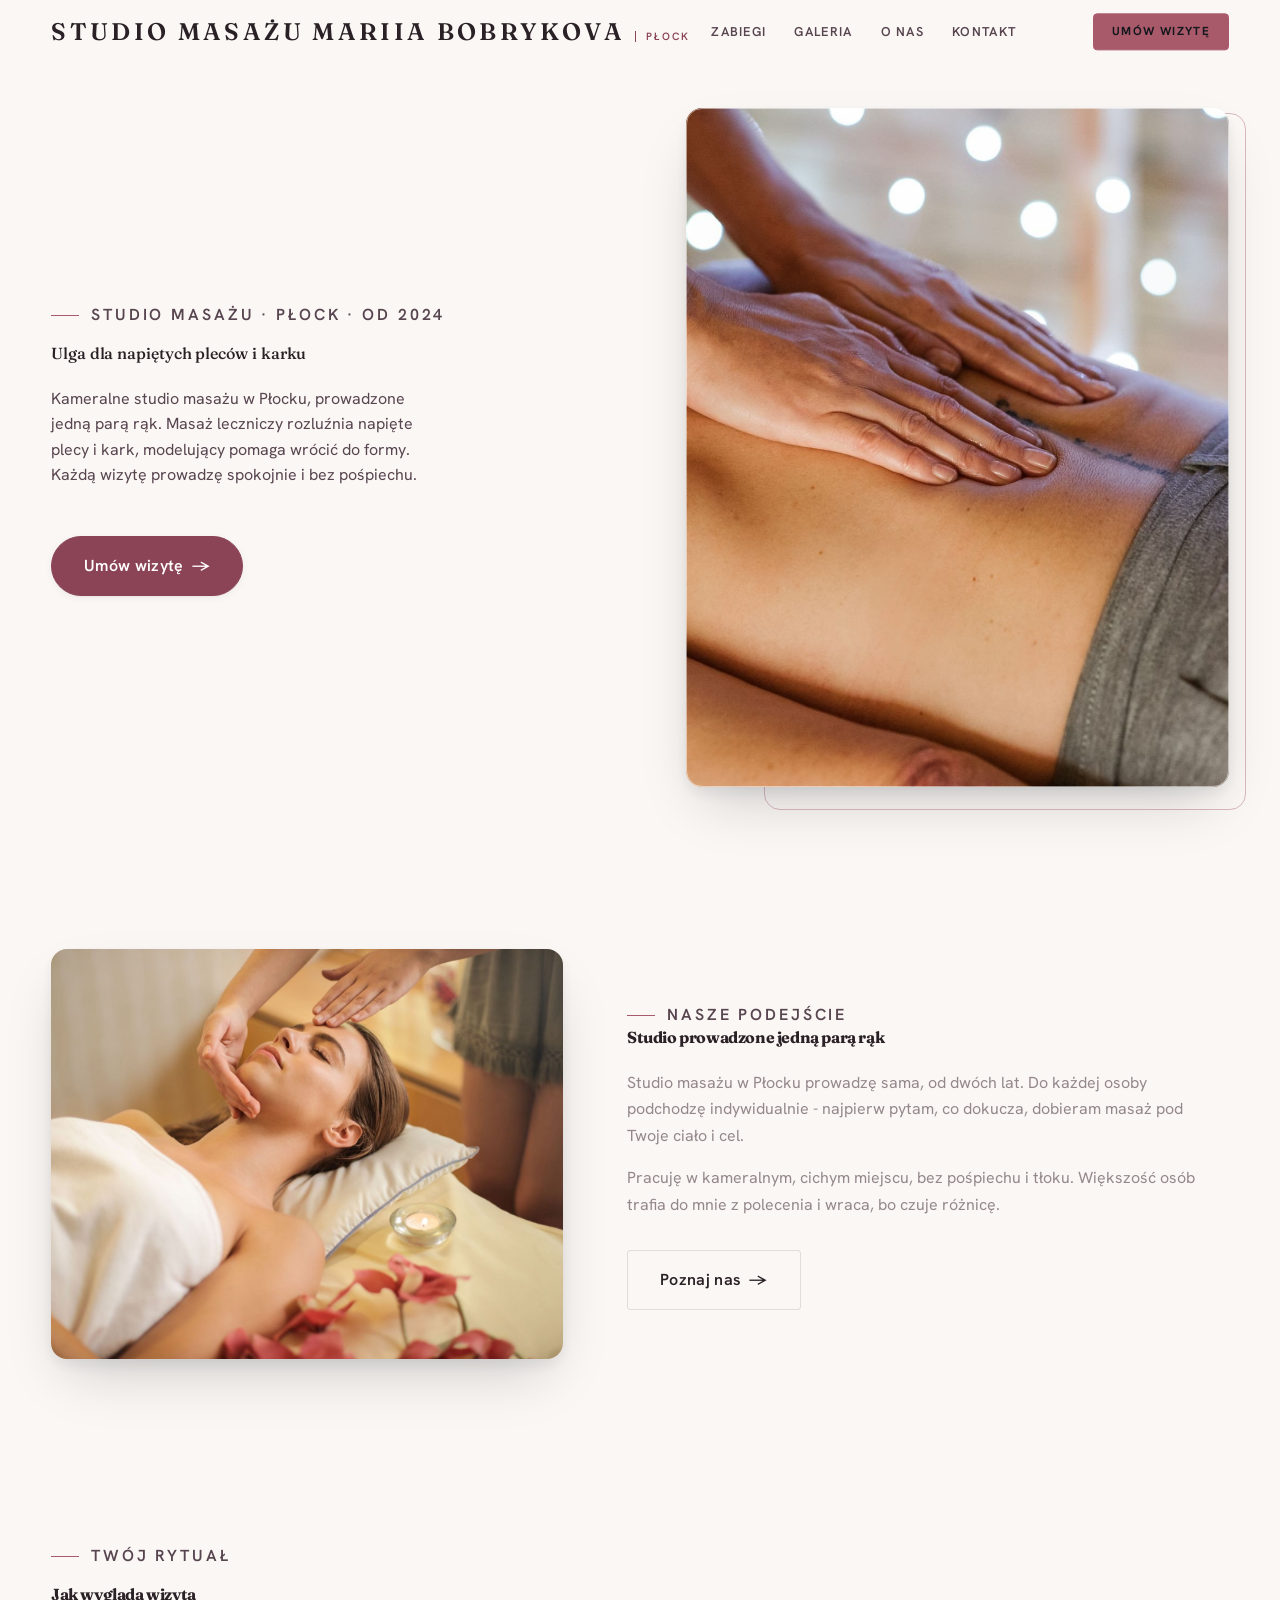
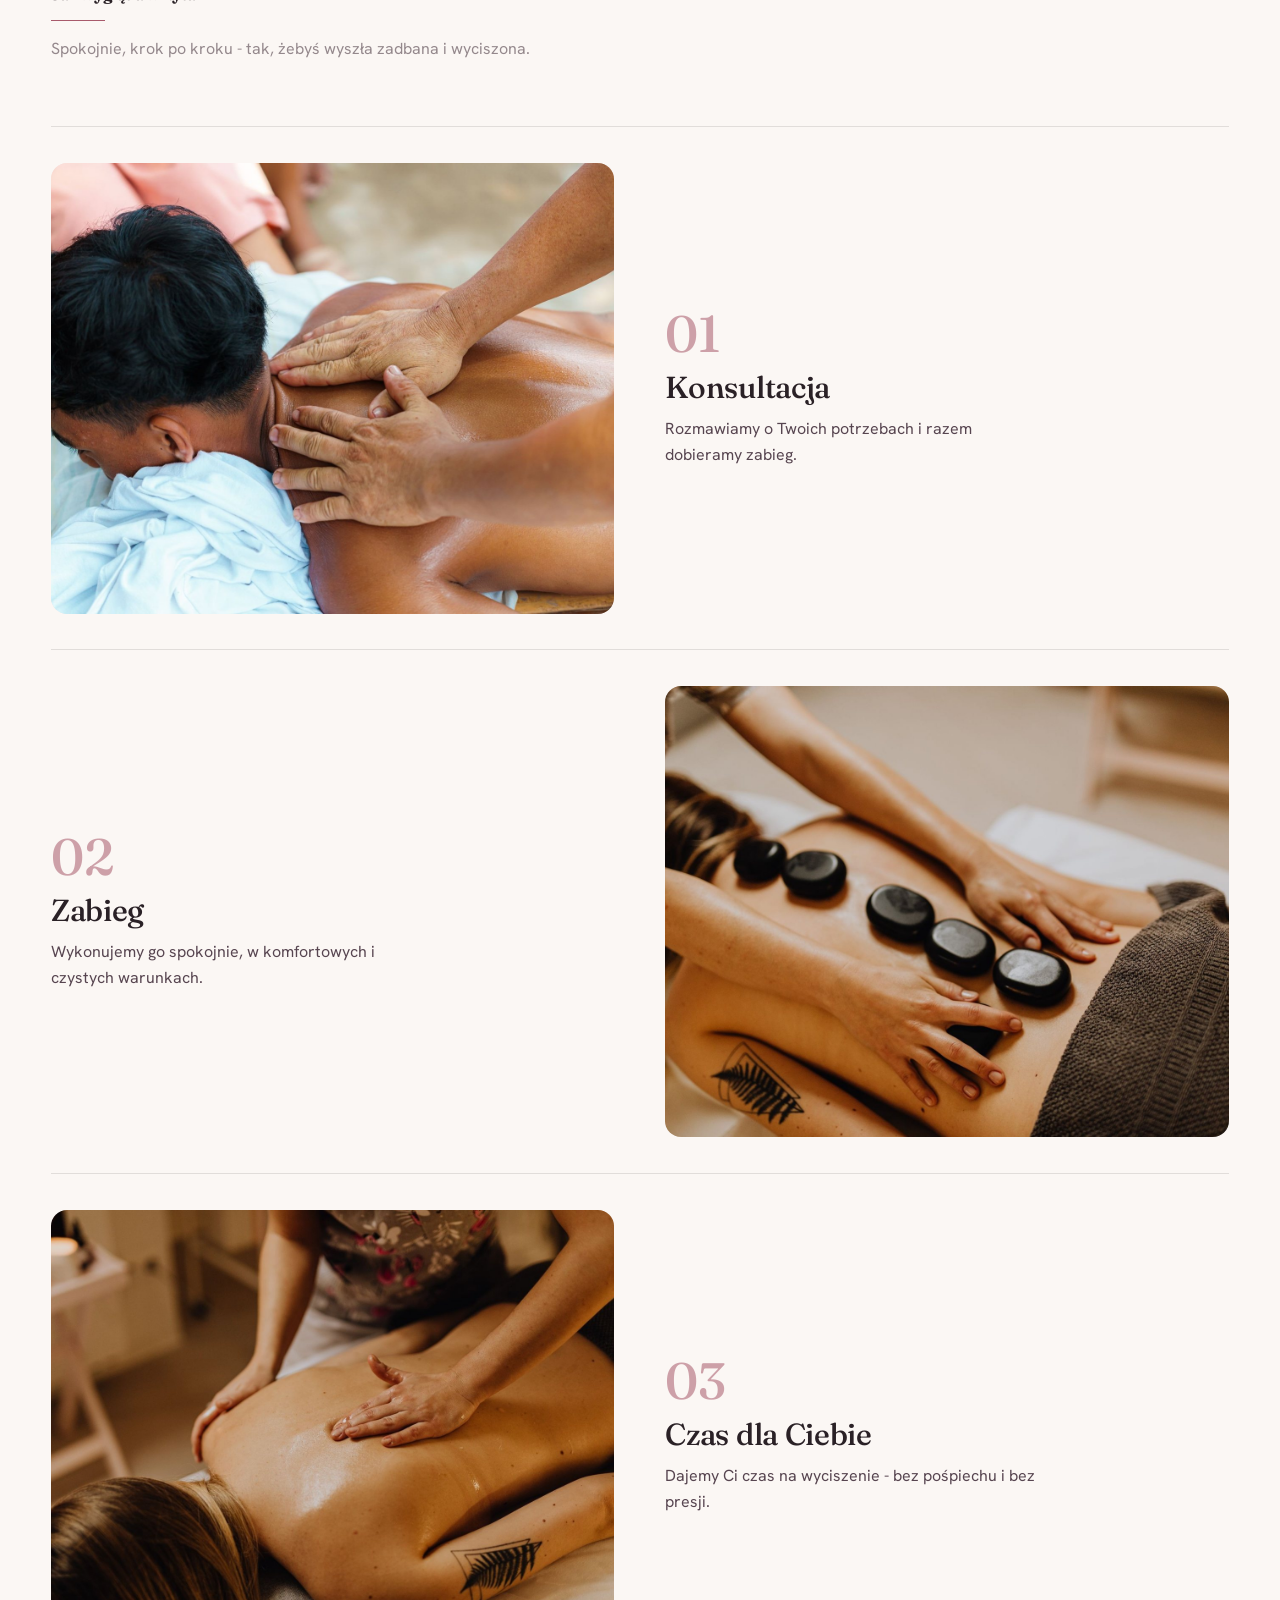
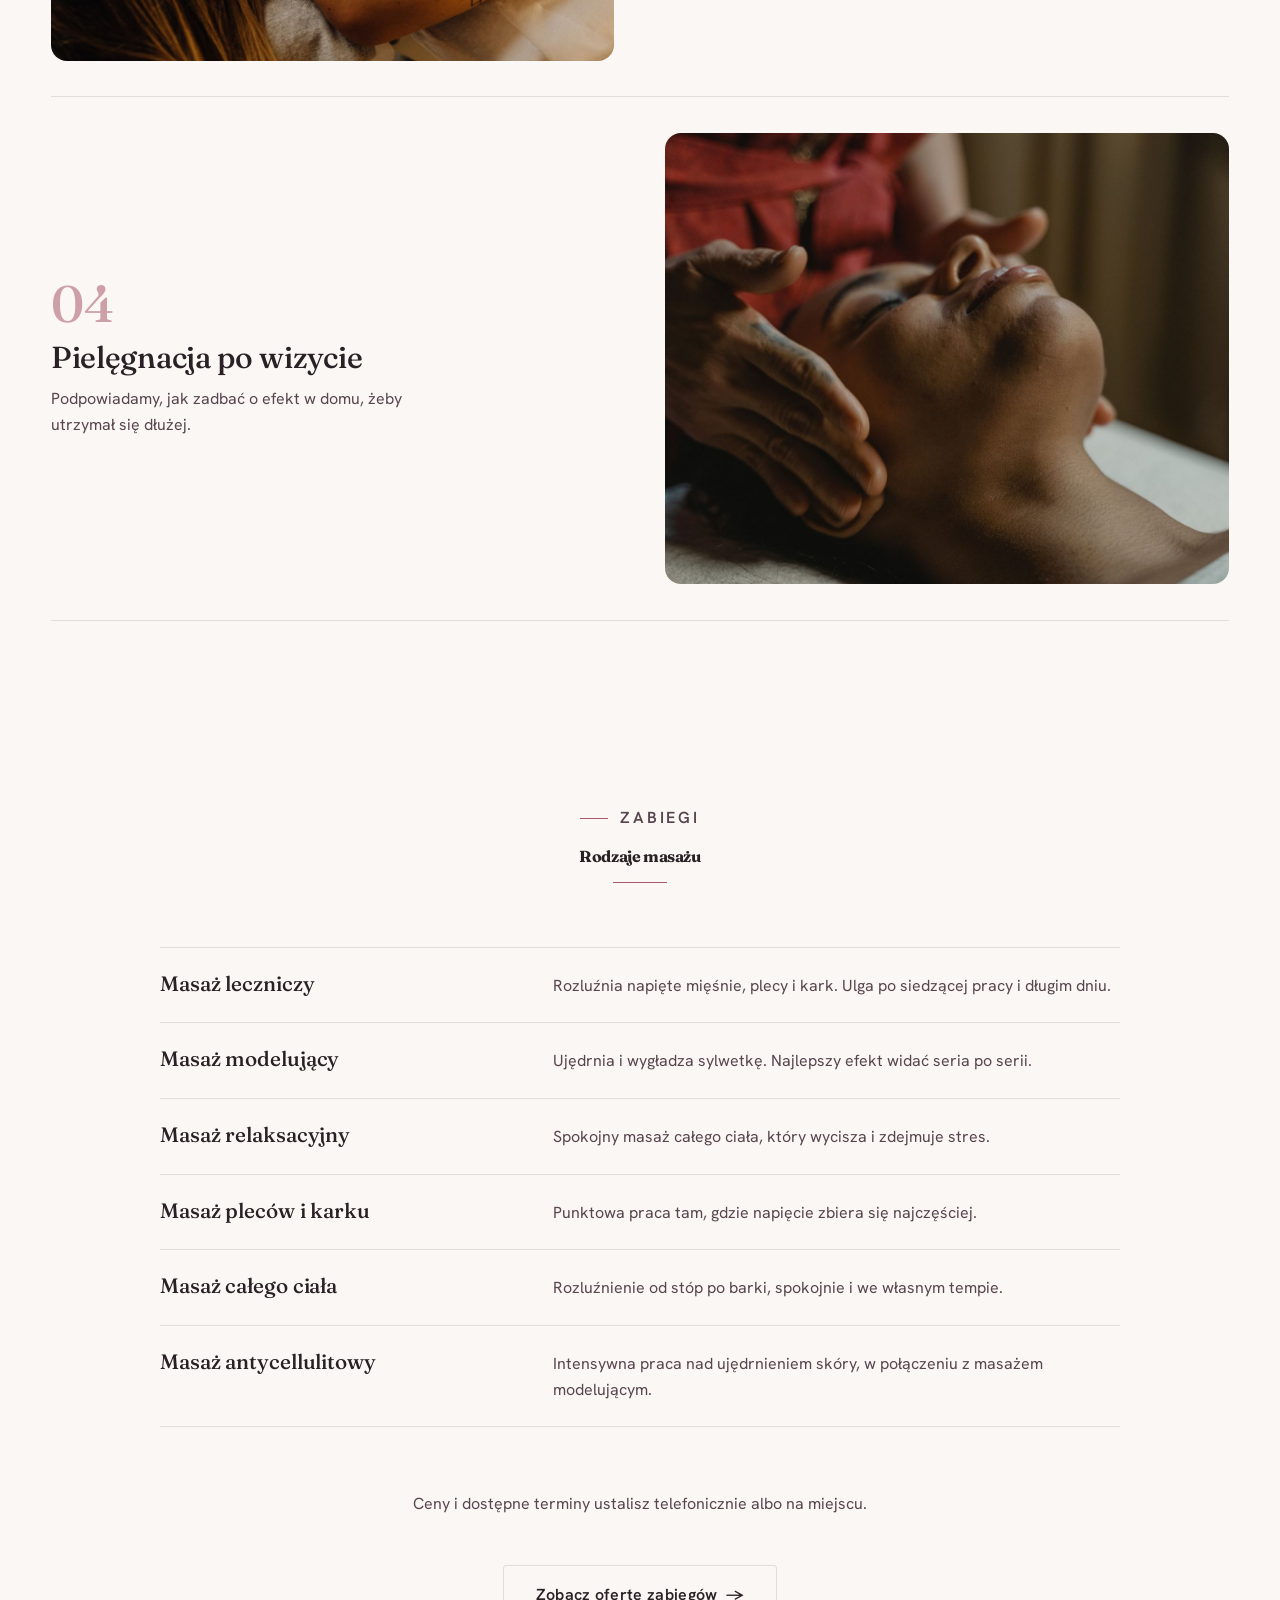
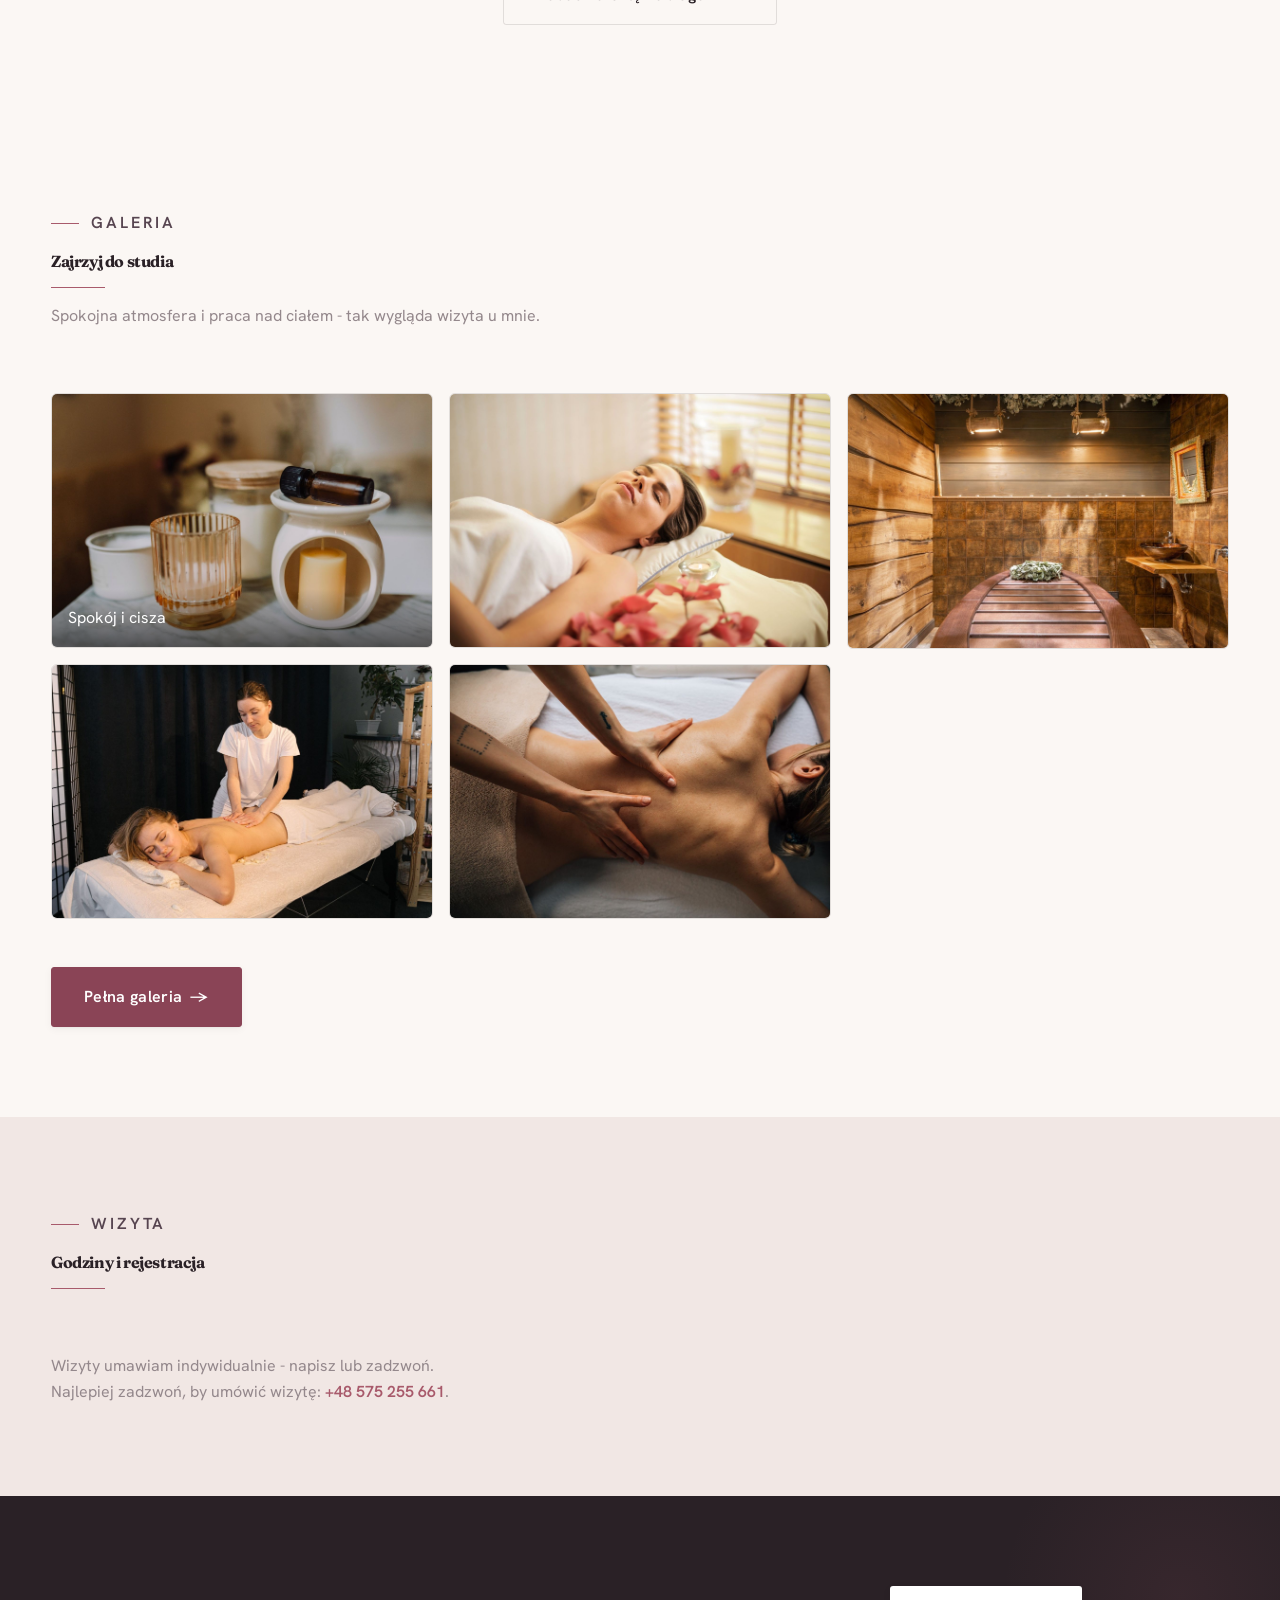
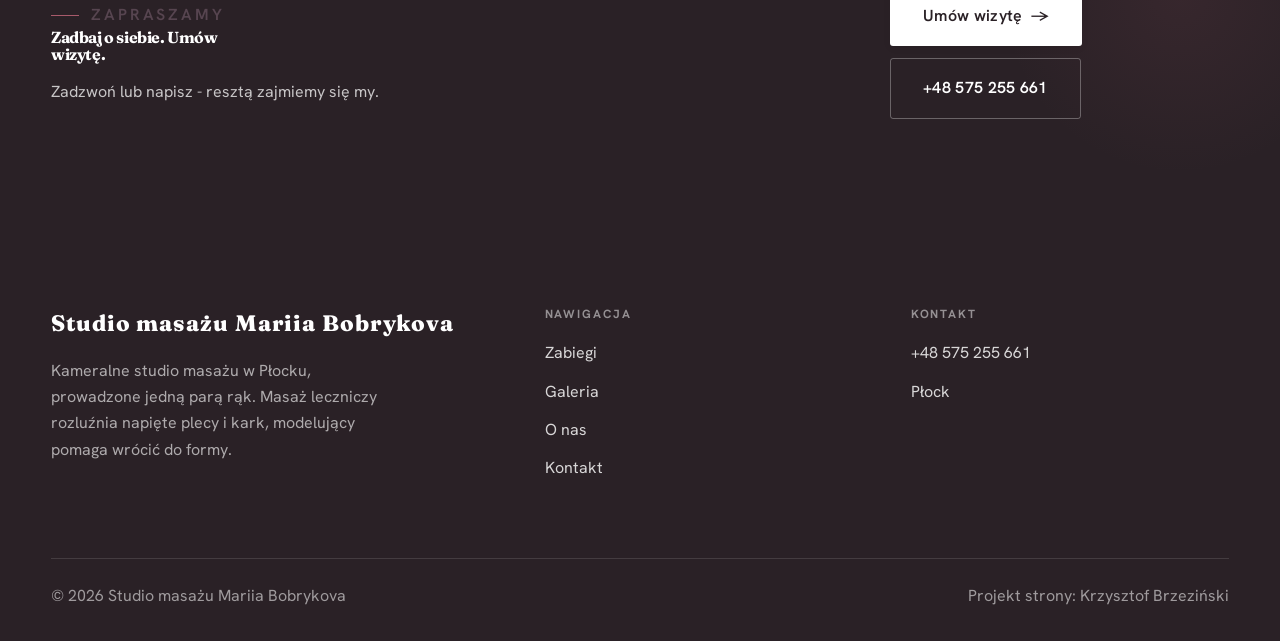
==== commit 0aca87f9: "Studio masażu Mariia Bobrykova - demo premium (masaż, Płock)" ====
--- a/index.html
+++ b/index.html
@@ -3,7 +3,7 @@
 <head>
 <meta charset="UTF-8">
 <meta name="viewport" content="width=device-width, initial-scale=1.0">
-<title>Studio Masażu Mariia Bobrykova - Studio masażu · Płock</title>
+<title>Studio masażu Mariia Bobrykova - Studio masażu · Płock</title>
 <meta name="description" content="Studio Masażu Mariia Bobrykova w Płocku - masaż leczniczy i modelujący. Indywidualne podejście, kameralne studio, kontakt przez telefon i WhatsApp.">
 <link rel="preconnect" href="https://fonts.googleapis.com">
 <link rel="preconnect" href="https://fonts.gstatic.com" crossorigin>
@@ -14,7 +14,7 @@
 
 <header class="nav">
   <div class="wrap nav-inner">
-    <a class="brand" href="index.html"><span class="name">Studio Masażu Mariia Bobrykova</span><span class="sub">Płock</span></a>
+    <a class="brand" href="index.html"><span class="name">Studio masażu Mariia Bobrykova</span><span class="sub">Płock</span></a>
     <nav class="nav-links">
       <a href="oferta.html">Zabiegi</a>
       <a href="realizacje.html">Galeria</a>
@@ -29,17 +29,17 @@
 <section class="hero-spa">
   <div class="wrap">
     <div class="hs-copy reveal">
-      <span class="eyebrow">Studio masażu · Płock</span>
-      <h1 class="hs-claim">Masaż dobrany pod Twoje ciało</h1>
+      <span class="eyebrow">Studio masażu · Płock · od 2024</span>
+      <h1 class="hs-claim">Ulga dla napiętych pleców i karku</h1>
       <p class="hs-lead">Kameralne studio masażu w Płocku, prowadzone jedną parą rąk. Masaż leczniczy rozluźnia napięte plecy i kark, modelujący pomaga wrócić do formy. Każdą wizytę prowadzę spokojnie i bez pośpiechu.</p>
       <a href="kontakt.html" class="btn btn-accent hs-cta">Umów wizytę <span class="arr">→</span></a>
     </div>
-    <figure class="hs-fig reveal"><img src="img/hero.jpg" alt="Studio Masażu Mariia Bobrykova"></figure>
+    <figure class="hs-fig reveal"><img src="img/hero.jpg" alt="Studio masażu Mariia Bobrykova"></figure>
   </div>
 </section>
 <section>
   <div class="wrap split">
-    <div class="split-art reveal"><img src="img/g1.jpg" alt="Studio Masażu Mariia Bobrykova" loading="lazy"></div>
+    <div class="split-art reveal"><img src="img/g1.jpg" alt="Studio masażu Mariia Bobrykova" loading="lazy"></div>
     <div class="split-copy reveal">
       <span class="eyebrow">Nasze podejście</span>
       <h2>Studio prowadzone jedną parą rąk</h2>
@@ -103,7 +103,10 @@
     </div>
     <div class="gallery-masonry">
       <figure class="m-tile reveal"><img src="img/g6.jpg" alt="Spokój i cisza" loading="lazy"><div class="cap">Spokój i cisza</div></figure>
-      <figure class="m-tile reveal"><img src="img/about.jpg" alt="Studio Masażu Mariia Bobrykova" loading="lazy"></figure>
+      <figure class="m-tile reveal"><img src="img/g7.jpg" alt="Studio masażu Mariia Bobrykova" loading="lazy"></figure>
+      <figure class="m-tile reveal"><img src="img/g8.jpg" alt="Studio masażu Mariia Bobrykova" loading="lazy"></figure>
+      <figure class="m-tile reveal"><img src="img/g9.jpg" alt="Studio masażu Mariia Bobrykova" loading="lazy"></figure>
+      <figure class="m-tile reveal"><img src="img/g10.jpg" alt="Studio masażu Mariia Bobrykova" loading="lazy"></figure>
     </div>
     <div style="margin-top:var(--space-7)" class="reveal"><a href="realizacje.html" class="btn btn-accent">Pełna galeria <span class="arr">→</span></a></div>
   </div>
@@ -135,7 +138,7 @@
   <div class="wrap">
     <div class="foot-grid">
       <div class="foot-brand">
-        <div class="name">Studio Masażu Mariia Bobrykova</div>
+        <div class="name">Studio masażu Mariia Bobrykova</div>
         <p>Kameralne studio masażu w Płocku, prowadzone jedną parą rąk. Masaż leczniczy rozluźnia napięte plecy i kark, modelujący pomaga wrócić do formy.</p>
       </div>
       <div class="foot-col">
@@ -148,11 +151,11 @@
       <div class="foot-col">
         <h4>Kontakt</h4>
         <a href="tel:+48575255661">+48 575 255 661</a>
-        <p>Płock, mazowieckie</p>
+        <p>Płock</p>
       </div>
     </div>
     <div class="foot-bot">
-      <span>© 2026 Studio Masażu Mariia Bobrykova</span>
+      <span>© 2026 Studio masażu Mariia Bobrykova</span>
       <span>Projekt strony: Krzysztof Brzeziński</span>
     </div>
   </div>
--- a/assets/styles.css
+++ b/assets/styles.css
@@ -579,9 +579,13 @@
 }
 
 /* === focal-point zdjęć (smartcrop) — cover nie utnie twarzy/obiektu === */
-img[src$="/g1.jpg"]{object-position:33% 50%}
-[style*="g1.jpg"]{background-position:33% 50%}
+img[src$="/hero.jpg"]{object-position:38% 50%}
+[style*="hero.jpg"]{background-position:38% 50%}
+img[src$="/about.jpg"]{object-position:38% 50%}
+[style*="about.jpg"]{background-position:38% 50%}
 img[src$="/g2.jpg"]{object-position:62% 50%}
 [style*="g2.jpg"]{background-position:62% 50%}
-img[src$="/g6.jpg"]{object-position:33% 50%}
-[style*="g6.jpg"]{background-position:33% 50%}
+img[src$="/g10.jpg"]{object-position:62% 50%}
+[style*="g10.jpg"]{background-position:62% 50%}
+img[src$="/g12.jpg"]{object-position:35% 52%}
+[style*="g12.jpg"]{background-position:35% 52%}
